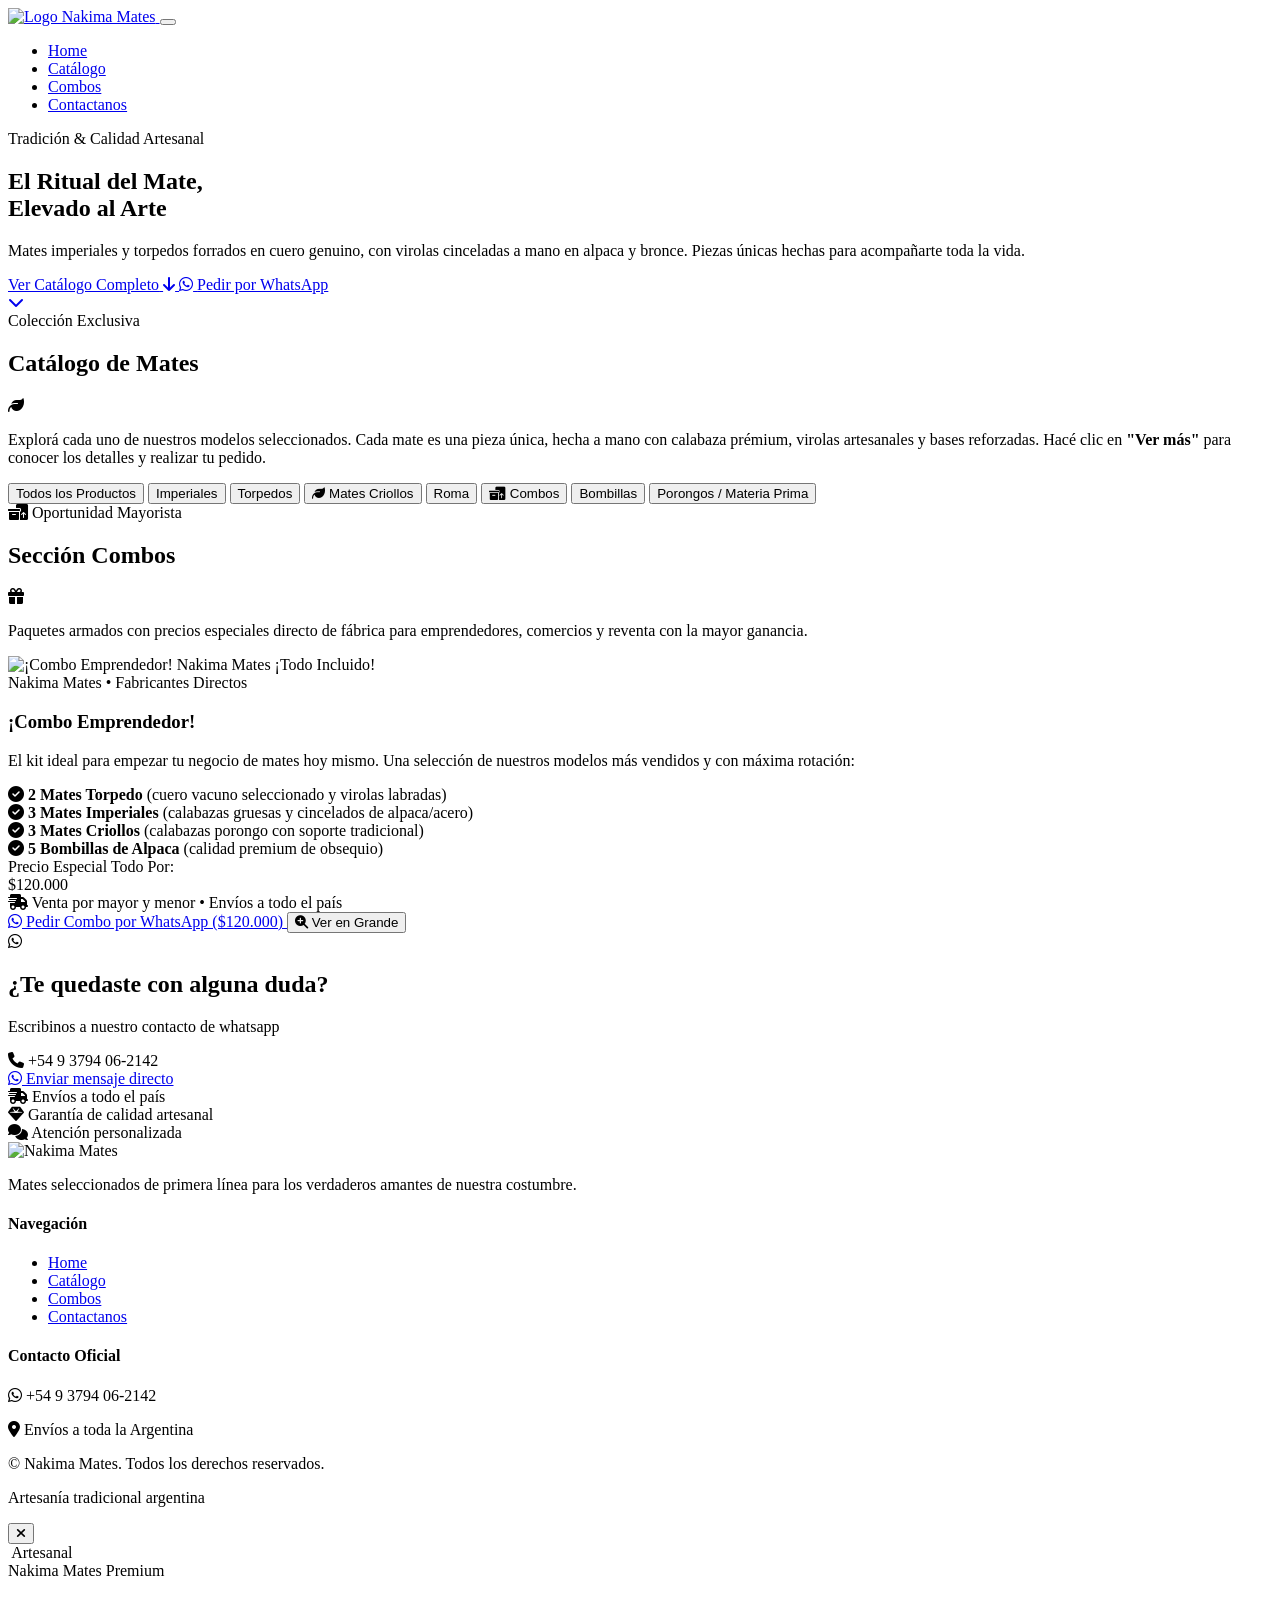
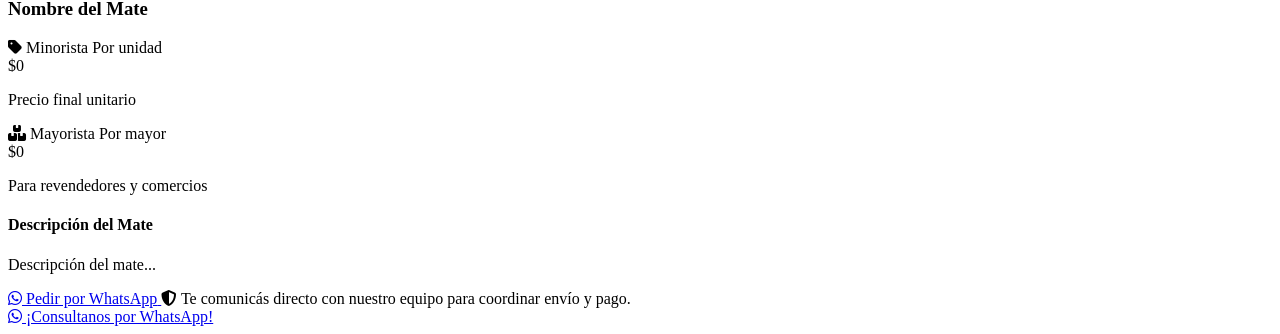
==== index.html @ e2775d72 "index Initial commit of the Nakima Mates website with complete HTML structure, including navbar, her" ====
<!DOCTYPE html>
<html lang="es">
<head>
  <meta charset="UTF-8">
  <meta name="viewport" content="width=device-width, initial-scale=1.0">
  <title>Nakima Mates | Mates Artesanales de Calidad Premium</title>
  <meta name="description" content="Catálogo exclusivo de mates artesanales: imperiales, torpedos y modelos Roma en alpaca, bronce y cuero vacuno genuino.">
  
  <!-- Fallback online Google Fonts -->
  <link rel="preconnect" href="https://fonts.googleapis.com">
  <link rel="preconnect" href="https://fonts.gstatic.com" crossorigin>
  <link href="https://fonts.googleapis.com/css2?family=Nunito:wght@300;400;600;700;800;900&family=Outfit:wght@300;400;500;600;700;800&display=swap" rel="stylesheet">
  
  <!-- Font Awesome Icons -->
  <link rel="stylesheet" href="https://cdnjs.cloudflare.com/ajax/libs/font-awesome/6.5.1/css/all.min.css">
  
  <!-- Stylesheet -->
  <link rel="stylesheet" href="style.css">
</head>
<body>

  <!-- ================= NAVBAR ================= -->
  <header class="navbar-wrapper" id="main-header">
    <nav class="navbar container">
      <!-- Logo a la izquierda -->
      <a href="#home" class="navbar-logo" aria-label="Nakima Mates Inicio">
        <img src="assets/images/Logo Nakima Mates con mate.png" alt="Logo Nakima Mates" class="logo-img">
      </a>

      <!-- Botón Hamburguesa para Mobile -->
      <button class="nav-toggle" id="navToggle" aria-label="Abrir menú de navegación">
        <span class="hamburger-bar"></span>
        <span class="hamburger-bar"></span>
        <span class="hamburger-bar"></span>
      </button>

      <!-- Botones Principales a la derecha -->
      <ul class="nav-links" id="navLinks">
        <li><a href="#home" class="nav-btn active">Home</a></li>
        <li><a href="#catalogo" class="nav-btn">Catálogo</a></li>
        <li><a href="#combos" class="nav-btn">Combos</a></li>
        <li><a href="#contactanos" class="nav-btn">Contactanos</a></li>
      </ul>
    </nav>
  </header>

  <main>
    <!-- ================= HERO SECTION (100% de la pantalla) ================= -->
    <section class="hero-section" id="home">
      <div class="hero-bg-overlay"></div>
      <div class="hero-content container">
        <span class="hero-badge">Tradición & Calidad Artesanal</span>
        <h1 class="hero-title">El Ritual del Mate,<br><span>Elevado al Arte</span></h1>
        <p class="hero-subtitle">Mates imperiales y torpedos forrados en cuero genuino, con virolas cinceladas a mano en alpaca y bronce. Piezas únicas hechas para acompañarte toda la vida.</p>
        <div class="hero-actions">
          <a href="#catalogo" class="btn btn-hero">
            <span>Ver Catálogo Completo</span>
            <i class="fa-solid fa-arrow-down"></i>
          </a>
          <a href="https://wa.me/5493794062142?text=¡Hola!%20Quisiera%20recibir%20más%20información%20sobre%20los%20mates%20Nakima." target="_blank" rel="noopener noreferrer" class="btn btn-hero-secondary">
            <i class="fa-brands fa-whatsapp"></i>
            <span>Pedir por WhatsApp</span>
          </a>
        </div>
      </div>
      <a href="#catalogo" class="scroll-down-indicator" aria-label="Ir al catálogo">
        <i class="fa-solid fa-chevron-down"></i>
      </a>
    </section>

    <!-- ================= SECCIÓN CATÁLOGO ================= -->
    <section class="catalog-section" id="catalogo">
      <div class="container">
        <!-- Encabezado de sección -->
        <div class="section-header">
          <span class="section-tag">Colección Exclusiva</span>
          <h2 class="section-title">Catálogo de Mates</h2>
          <div class="section-divider">
            <span class="divider-line"></span>
            <i class="fa-solid fa-leaf divider-icon"></i>
            <span class="divider-line"></span>
          </div>
          <p class="section-description">
            Explorá cada uno de nuestros modelos seleccionados. Cada mate es una pieza única, hecha a mano con calabaza prémium, virolas artesanales y bases reforzadas. Hacé clic en <strong>"Ver más"</strong> para conocer los detalles y realizar tu pedido.
          </p>
        </div>

        <!-- Filtros Rápidos (Sección base y bolita removida, se agrega Combos, Bombillas e Insumos) -->
        <div class="filter-controls">
          <button class="filter-btn active" data-filter="all">Todos los Productos</button>
          <button class="filter-btn" data-filter="imperial">Imperiales</button>
          <button class="filter-btn" data-filter="torpedo">Torpedos</button>
          <button class="filter-btn filter-btn-criollo" data-filter="criollo">
            <i class="fa-solid fa-leaf"></i> Mates Criollos
          </button>
          <button class="filter-btn" data-filter="roma">Roma</button>
          <button class="filter-btn filter-btn-combos" data-filter="combos">
            <i class="fa-solid fa-boxes-packing"></i> Combos
          </button>
          <button class="filter-btn" data-filter="bombillas">Bombillas</button>
          <button class="filter-btn" data-filter="insumos">Porongos / Materia Prima</button>
        </div>
        
        <!-- Grid de Tarjetas de Mates -->
        <div class="catalog-grid" id="catalogGrid">
          <!-- Las tarjetas se generan dinámicamente o se precargan vía JS -->
        </div>
      </div>
    </section>

    <!-- ================= SECCIÓN COMBOS (Nueva Sección Solicitada) ================= -->
    <section class="combos-section" id="combos">
      <div class="container">
        <!-- Encabezado de la Sección Combos -->
        <div class="section-header">
          <span class="section-tag"><i class="fa-solid fa-boxes-packing"></i> Oportunidad Mayorista</span>
          <h2 class="section-title">Sección Combos</h2>
          <div class="section-divider">
            <span class="divider-line"></span>
            <i class="fa-solid fa-gift divider-icon"></i>
            <span class="divider-line"></span>
          </div>
          <p class="section-description">
            Paquetes armados con precios especiales directo de fábrica para emprendedores, comercios y reventa con la mayor ganancia.
          </p>
        </div>

        <!-- Tarjeta Principal del Combo Emprendedor -->
        <div class="combo-hero-card">
          <div class="combo-hero-image-box" onclick="openModal('combo-emprendedor')">
            <img src="assets/images/combo%20emprendedor.jpeg" alt="¡Combo Emprendedor! Nakima Mates" class="combo-hero-img">
            <span class="combo-badge-top">¡Todo Incluido!</span>
          </div>

          <div class="combo-hero-content">
            <span class="combo-pretitle">Nakima Mates • Fabricantes Directos</span>
            <h3 class="combo-title">¡Combo Emprendedor!</h3>
            <p class="combo-desc">
              El kit ideal para empezar tu negocio de mates hoy mismo. Una selección de nuestros modelos más vendidos y con máxima rotación:
            </p>

            <div class="combo-items-list">
              <div class="combo-item-row">
                <i class="fa-solid fa-circle-check"></i>
                <span><strong>2 Mates Torpedo</strong> (cuero vacuno seleccionado y virolas labradas)</span>
              </div>
              <div class="combo-item-row">
                <i class="fa-solid fa-circle-check"></i>
                <span><strong>3 Mates Imperiales</strong> (calabazas gruesas y cincelados de alpaca/acero)</span>
              </div>
              <div class="combo-item-row">
                <i class="fa-solid fa-circle-check"></i>
                <span><strong>3 Mates Criollos</strong> (calabazas porongo con soporte tradicional)</span>
              </div>
              <div class="combo-item-row">
                <i class="fa-solid fa-circle-check"></i>
                <span><strong>5 Bombillas de Alpaca</strong> (calidad premium de obsequio)</span>
              </div>
            </div>

            <div class="combo-price-box">
              <span class="combo-price-label">Precio Especial Todo Por:</span>
              <div class="combo-price-amount">$120.000</div>
              <span class="combo-price-sub"><i class="fa-solid fa-truck-fast"></i> Venta por mayor y menor • Envíos a todo el país</span>
            </div>

            <div class="combo-actions">
              <a href="https://wa.me/5493794062142?text=¡Hola!%20Vengo%20de%20la%20página%20web%20de%20Nakima%20Mates.%20Quiero%20pedir%20el%20*Combo%20Emprendedor*%20de%20$120.000%20(2%20Torpedos%20+%203%20Imperiales%20+%203%20Criollos%20+%205%20Bombillas).%20¿Cómo%20coordinamos%20el%20pago%20y%20envío?" 
                 target="_blank" 
                 rel="noopener noreferrer" 
                 class="btn btn-combo-pedir">
                <i class="fa-brands fa-whatsapp"></i>
                <span>Pedir Combo por WhatsApp ($120.000)</span>
              </a>
              <button type="button" class="btn btn-combo-details" onclick="openModal('combo-emprendedor')">
                <i class="fa-solid fa-magnifying-glass-plus"></i>
                <span>Ver en Grande</span>
              </button>
            </div>
          </div>
        </div>
      </div>
    </section>

    <!-- ================= SECCIÓN CONTACTANOS (Separada con #728E6D) ================= -->
    <section class="contact-section" id="contactanos">
      <div class="contact-decor-top"></div>
      <div class="container contact-container">
        <div class="contact-card">
          <div class="contact-icon-bubble">
            <i class="fa-brands fa-whatsapp"></i>
          </div>
          
          <!-- Requisito exacto del usuario -->
          <h2 class="contact-title">¿Te quedaste con alguna duda?</h2>
          <p class="contact-subtitle">Escribinos a nuestro contacto de whatsapp</p>
          
          <div class="contact-phone-badge">
            <i class="fa-solid fa-phone"></i>
            <span>+54 9 3794 06-2142</span>
          </div>

          <a href="https://wa.me/5493794062142?text=¡Hola!%20Tengo%20una%20consulta%20sobre%20los%20mates%20Nakima." 
             target="_blank" 
             rel="noopener noreferrer" 
             class="btn btn-whatsapp-direct" 
             id="contactWhatsappBtn">
            <i class="fa-brands fa-whatsapp"></i>
            <span>Enviar mensaje directo</span>
          </a>

          <div class="contact-features">
            <div class="contact-feature-item">
              <i class="fa-solid fa-truck-fast"></i>
              <span>Envíos a todo el país</span>
            </div>
            <div class="contact-feature-item">
              <i class="fa-solid fa-gem"></i>
              <span>Garantía de calidad artesanal</span>
            </div>
            <div class="contact-feature-item">
              <i class="fa-solid fa-comments"></i>
              <span>Atención personalizada</span>
            </div>
          </div>
        </div>
      </div>
    </section>
  </main>

  <!-- ================= FOOTER ================= -->
  <footer class="main-footer">
    <div class="container footer-content">
      <div class="footer-brand">
        <img src="assets/images/Logo Nakima Mates con mate.png" alt="Nakima Mates" class="footer-logo">
        <p class="footer-text">Mates seleccionados de primera línea para los verdaderos amantes de nuestra costumbre.</p>
      </div>
      <div class="footer-links-group">
        <h4 class="footer-heading">Navegación</h4>
        <ul class="footer-nav">
          <li><a href="#home">Home</a></li>
          <li><a href="#catalogo">Catálogo</a></li>
          <li><a href="#combos">Combos</a></li>
          <li><a href="#contactanos">Contactanos</a></li>
        </ul>
      </div>
      <div class="footer-contact-info">
        <h4 class="footer-heading">Contacto Oficial</h4>
        <p><i class="fa-brands fa-whatsapp"></i> +54 9 3794 06-2142</p>
        <p><i class="fa-solid fa-location-dot"></i> Envíos a toda la Argentina</p>
      </div>
    </div>
    <div class="footer-bottom">
      <div class="container footer-bottom-inner">
        <p>&copy; <span id="currentYear"></span> Nakima Mates. Todos los derechos reservados.</p>
        <p class="footer-credit">Artesanía tradicional argentina</p>
      </div>
    </div>
  </footer>

  <!-- ================= MODAL DE DETALLE (Ver más) ================= -->
  <div class="modal-backdrop" id="mateModal" aria-hidden="true">
    <div class="modal-dialog">
      <button class="modal-close" id="modalCloseBtn" aria-label="Cerrar ventana emergente">
        <i class="fa-solid fa-xmark"></i>
      </button>
      
      <div class="modal-body">
        <!-- Columna Izquierda: Foto en Grande -->
        <div class="modal-image-col">
          <div class="modal-image-wrapper">
            <img src="" alt="" id="modalImg" class="modal-img">
            <span class="modal-tag-badge" id="modalBadge">Artesanal</span>
          </div>
        </div>

        <!-- Columna Derecha: Breve Descripción, Precios y Botón Pedir -->
        <div class="modal-info-col">
          <div class="modal-info-header">
            <span class="modal-pretitle">Nakima Mates Premium</span>
            <h3 class="modal-title" id="modalTitle">Nombre del Mate</h3>
          </div>

          <!-- Precios Mayorista y Minorista en la info de la derecha -->
          <div class="modal-pricing-box" id="modalPricingBox">
            <div class="price-cards-grid">
              <div class="price-card price-minorista">
                <div class="price-card-header">
                  <span class="price-type-label"><i class="fa-solid fa-tag"></i> Minorista</span>
                  <span class="price-tag-badge">Por unidad</span>
                </div>
                <div class="price-amount" id="modalPriceMinorista">$0</div>
                <p class="price-desc">Precio final unitario</p>
              </div>

              <div class="price-card price-mayorista">
                <div class="price-card-header">
                  <span class="price-type-label"><i class="fa-solid fa-boxes-stacked"></i> Mayorista</span>
                  <span class="price-tag-badge highlight">Por mayor</span>
                </div>
                <div class="price-amount highlight" id="modalPriceMayorista">$0</div>
                <p class="price-desc">Para revendedores y comercios</p>
              </div>
            </div>
          </div>

          <div class="modal-description-box">
            <h4 class="desc-heading">Descripción del Mate</h4>
            <p class="modal-description" id="modalDescription">
              Descripción del mate...
            </p>
          </div>

          <div class="modal-specs" id="modalSpecs">
            <!-- Especificaciones técnicas del mate -->
          </div>

          <div class="modal-cta-box">
            <!-- Botón Pedir que lleva a WhatsApp -->
            <a href="#" target="_blank" rel="noopener noreferrer" class="btn btn-pedir" id="modalPedirBtn">
              <i class="fa-brands fa-whatsapp"></i>
              <span>Pedir por WhatsApp</span>
            </a>
            <span class="modal-cta-hint"><i class="fa-solid fa-shield-halved"></i> Te comunicás directo con nuestro equipo para coordinar envío y pago.</span>
          </div>
        </div>
      </div>
    </div>
  </div>

  <!-- Botón flotante de WhatsApp -->
  <a href="https://wa.me/5493794062142?text=¡Hola!%20Tengo%20una%20consulta%20sobre%20los%20mates%20Nakima." 
     target="_blank" 
     rel="noopener noreferrer" 
     class="whatsapp-float" 
     aria-label="Contactar por WhatsApp">
    <i class="fa-brands fa-whatsapp"></i>
    <span class="whatsapp-float-tooltip">¡Consultanos por WhatsApp!</span>
  </a>

  <!-- Scripts -->
  <script src="script.js"></script>
</body>
</html>
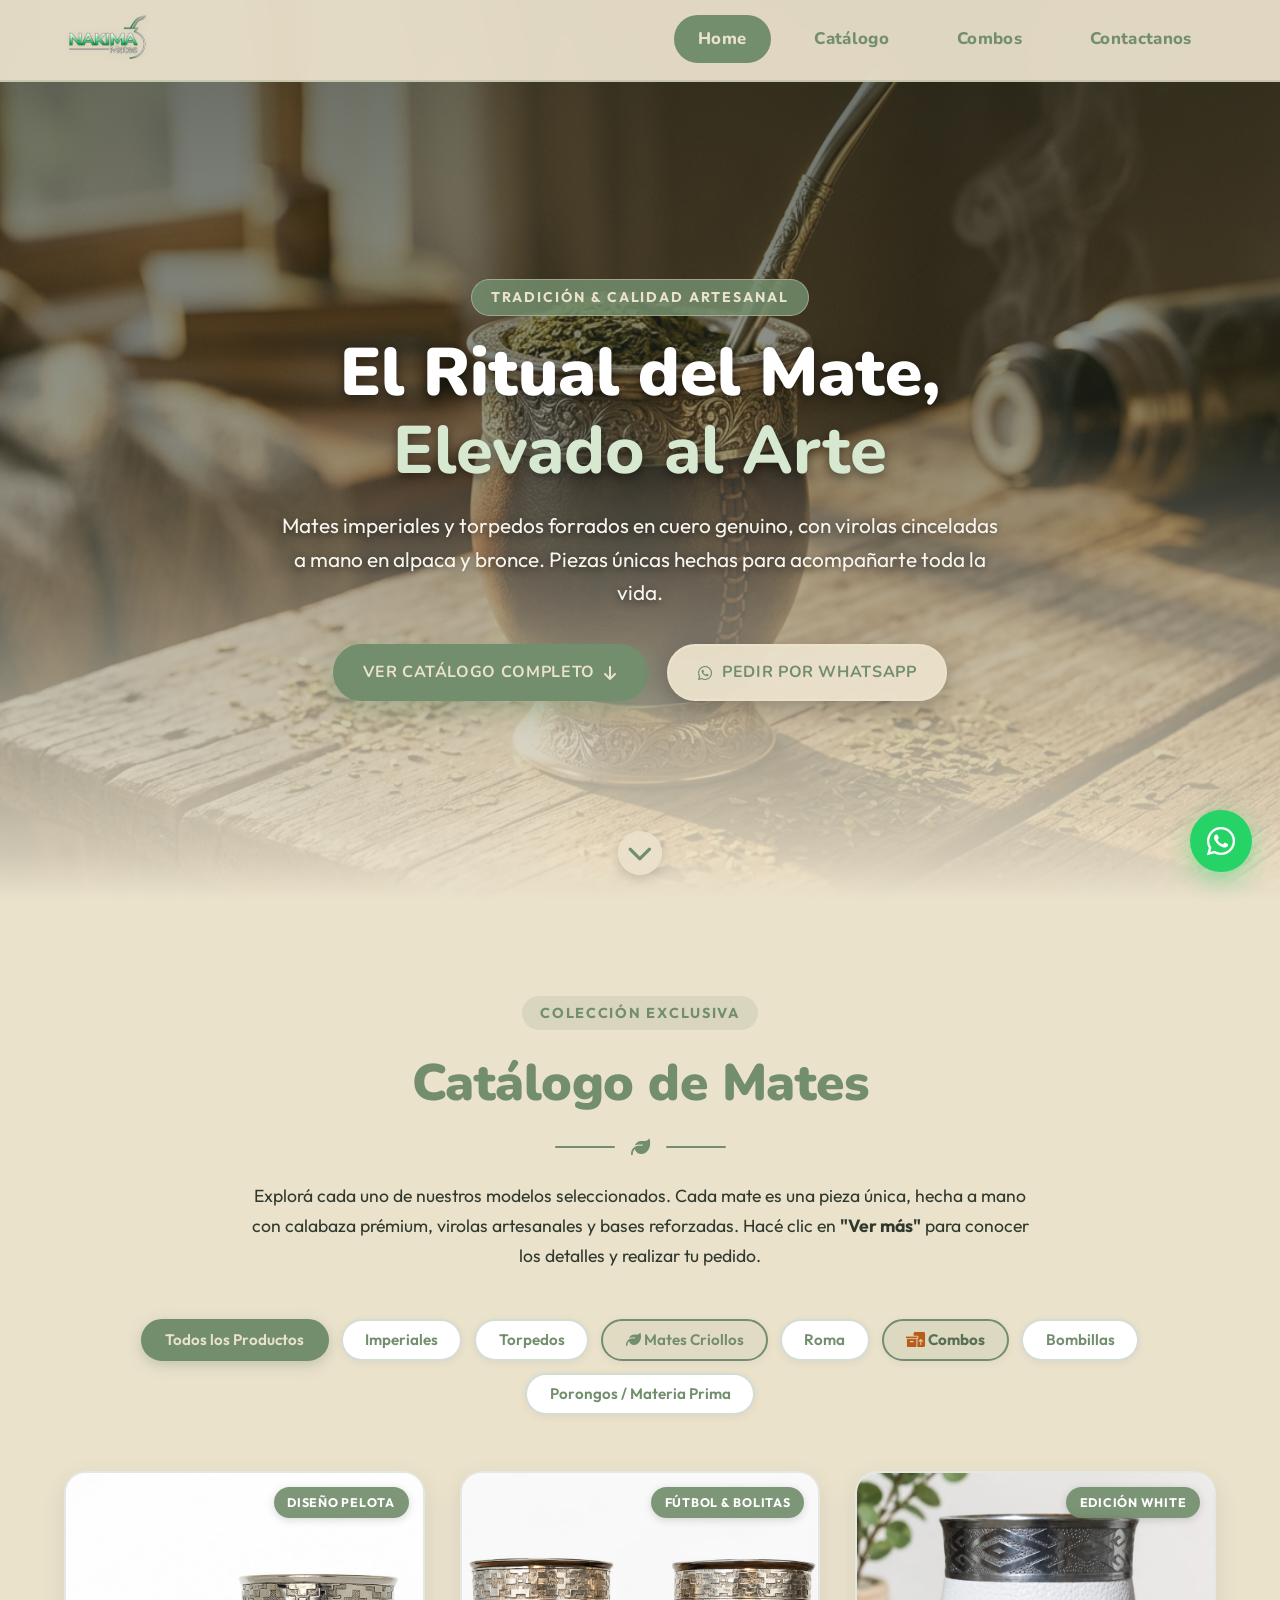
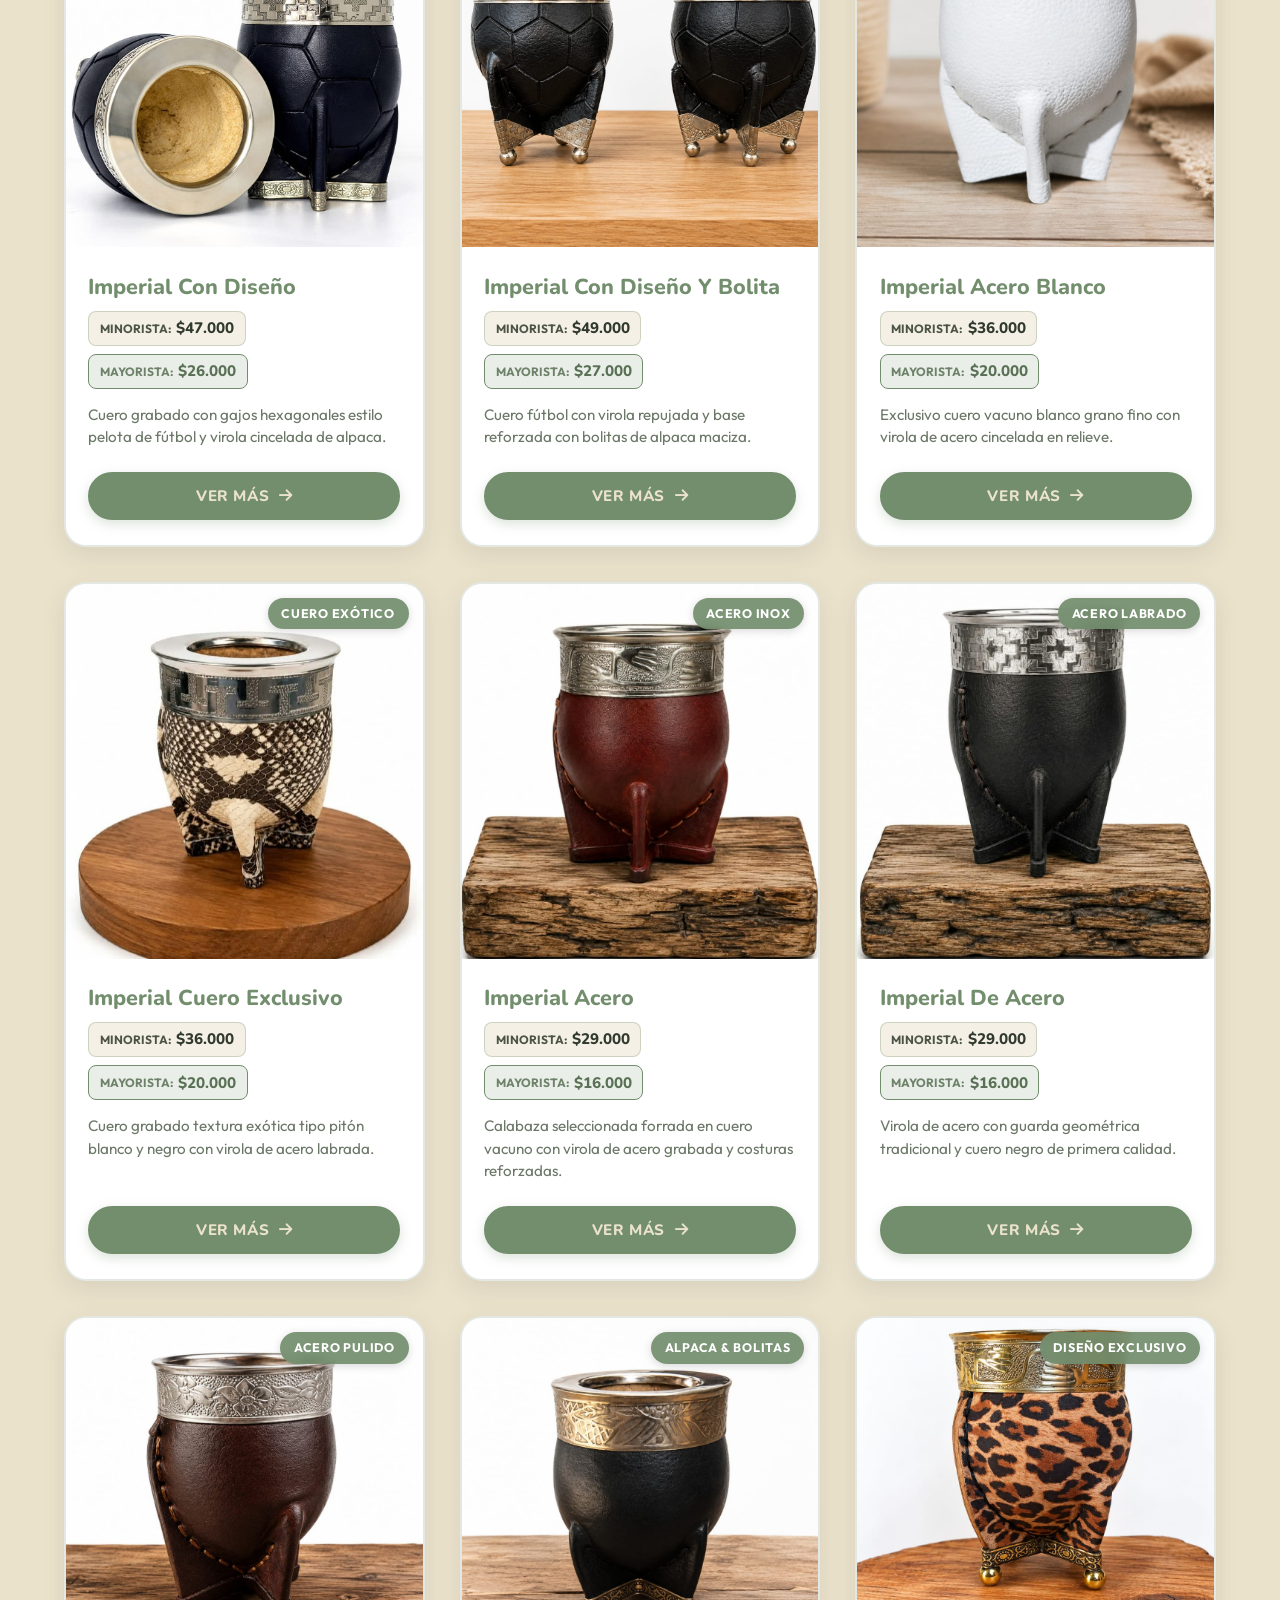
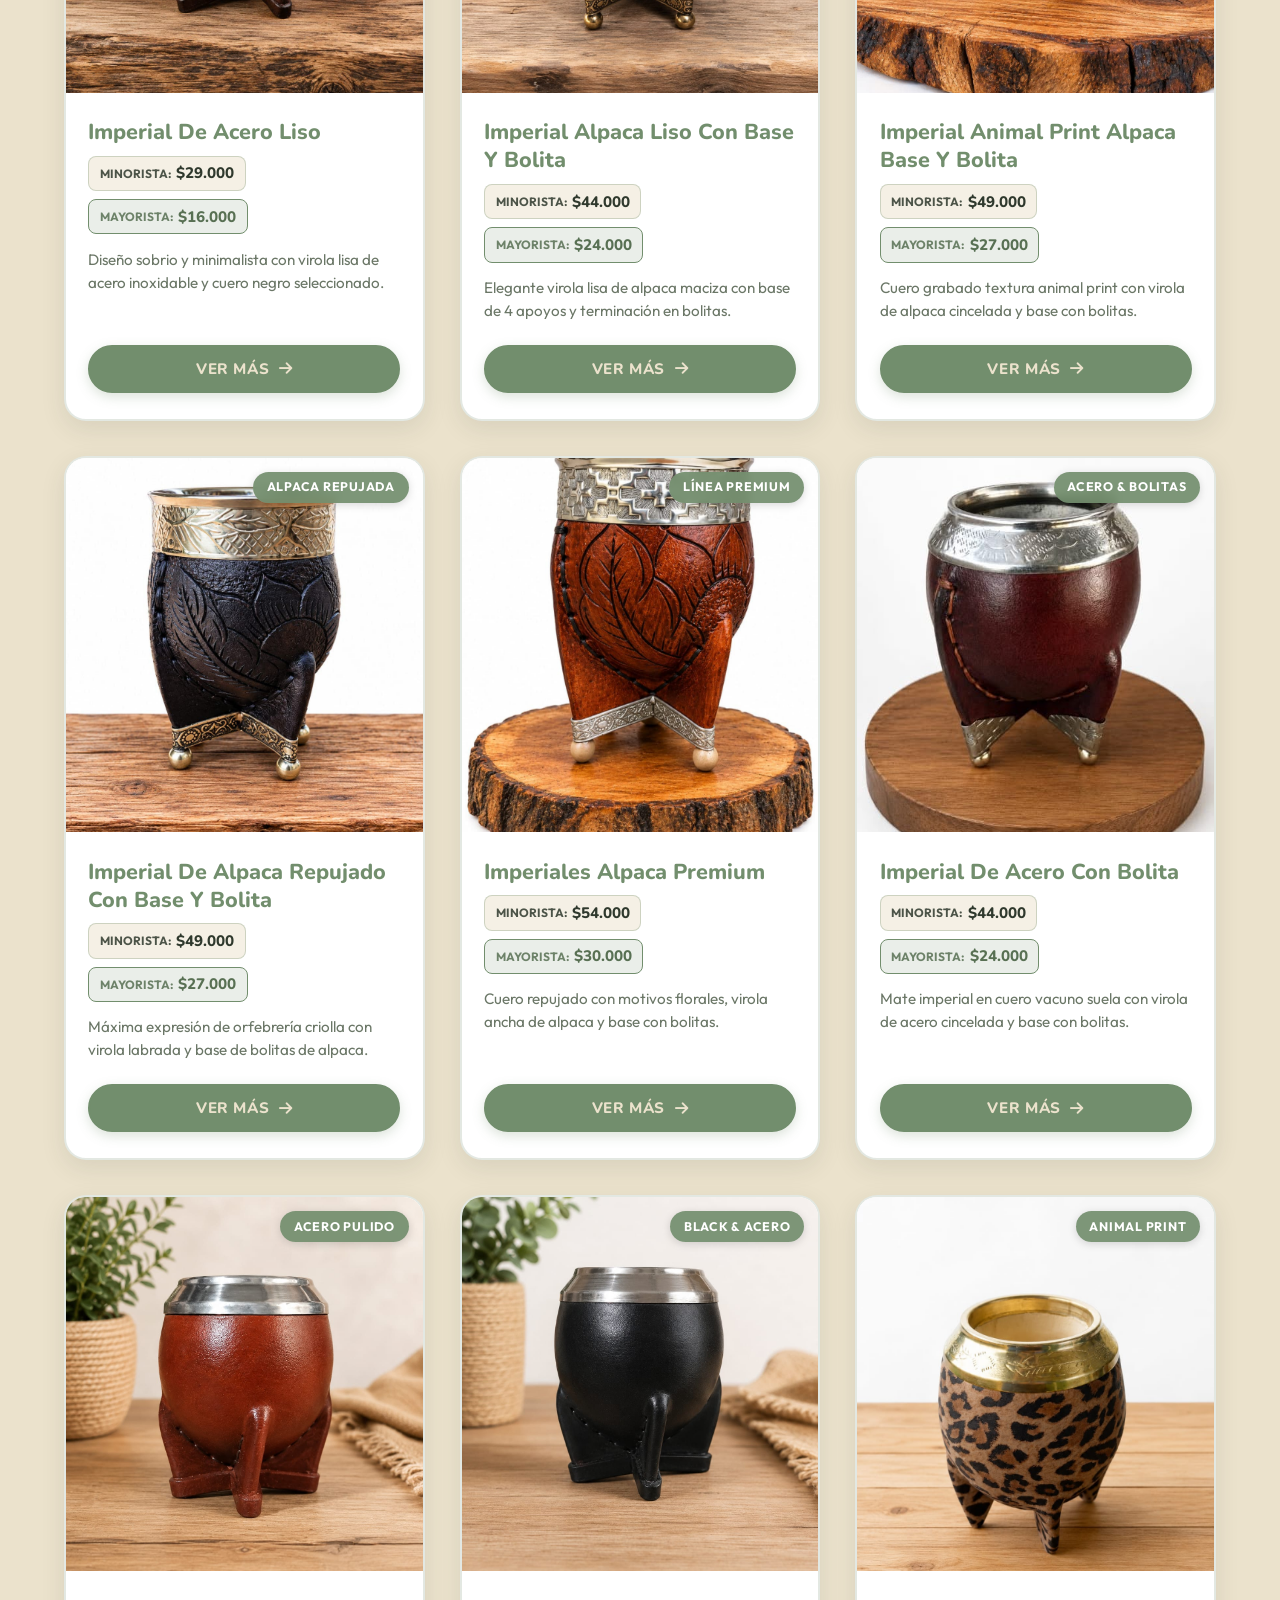
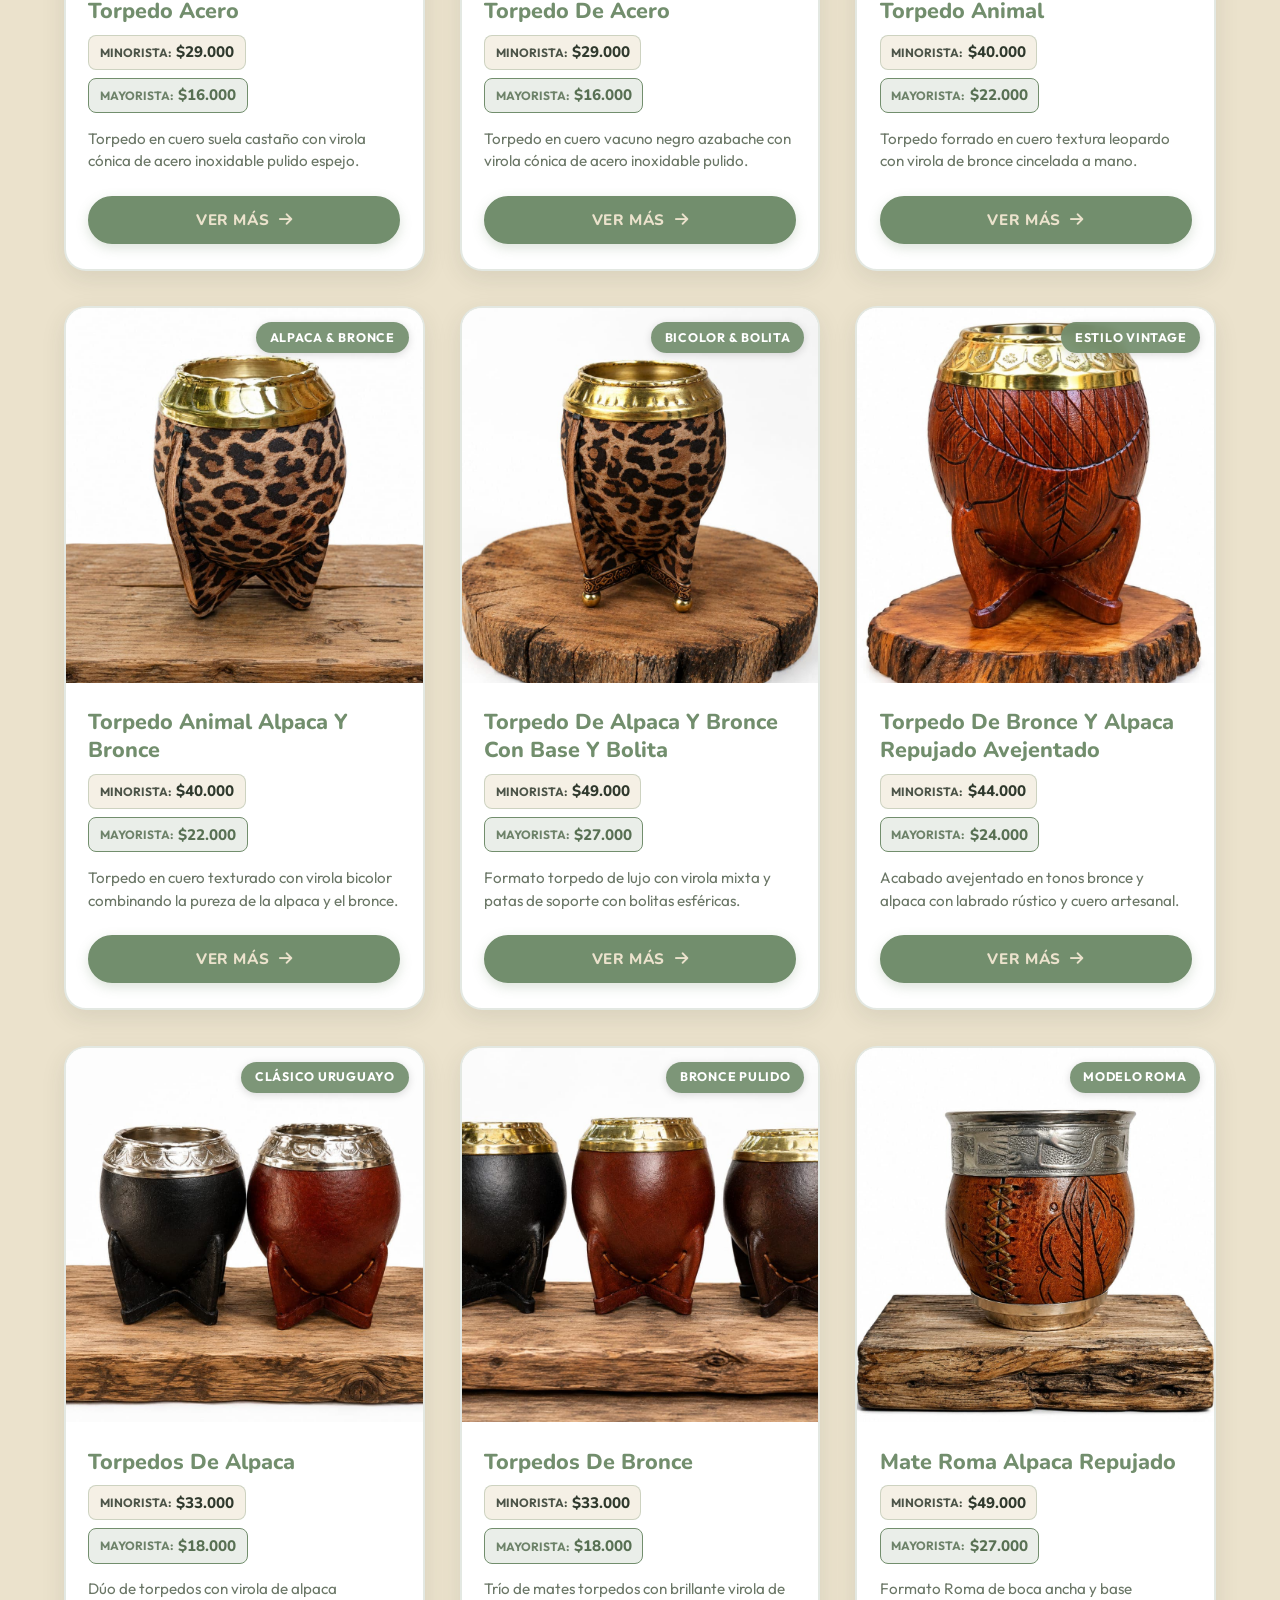
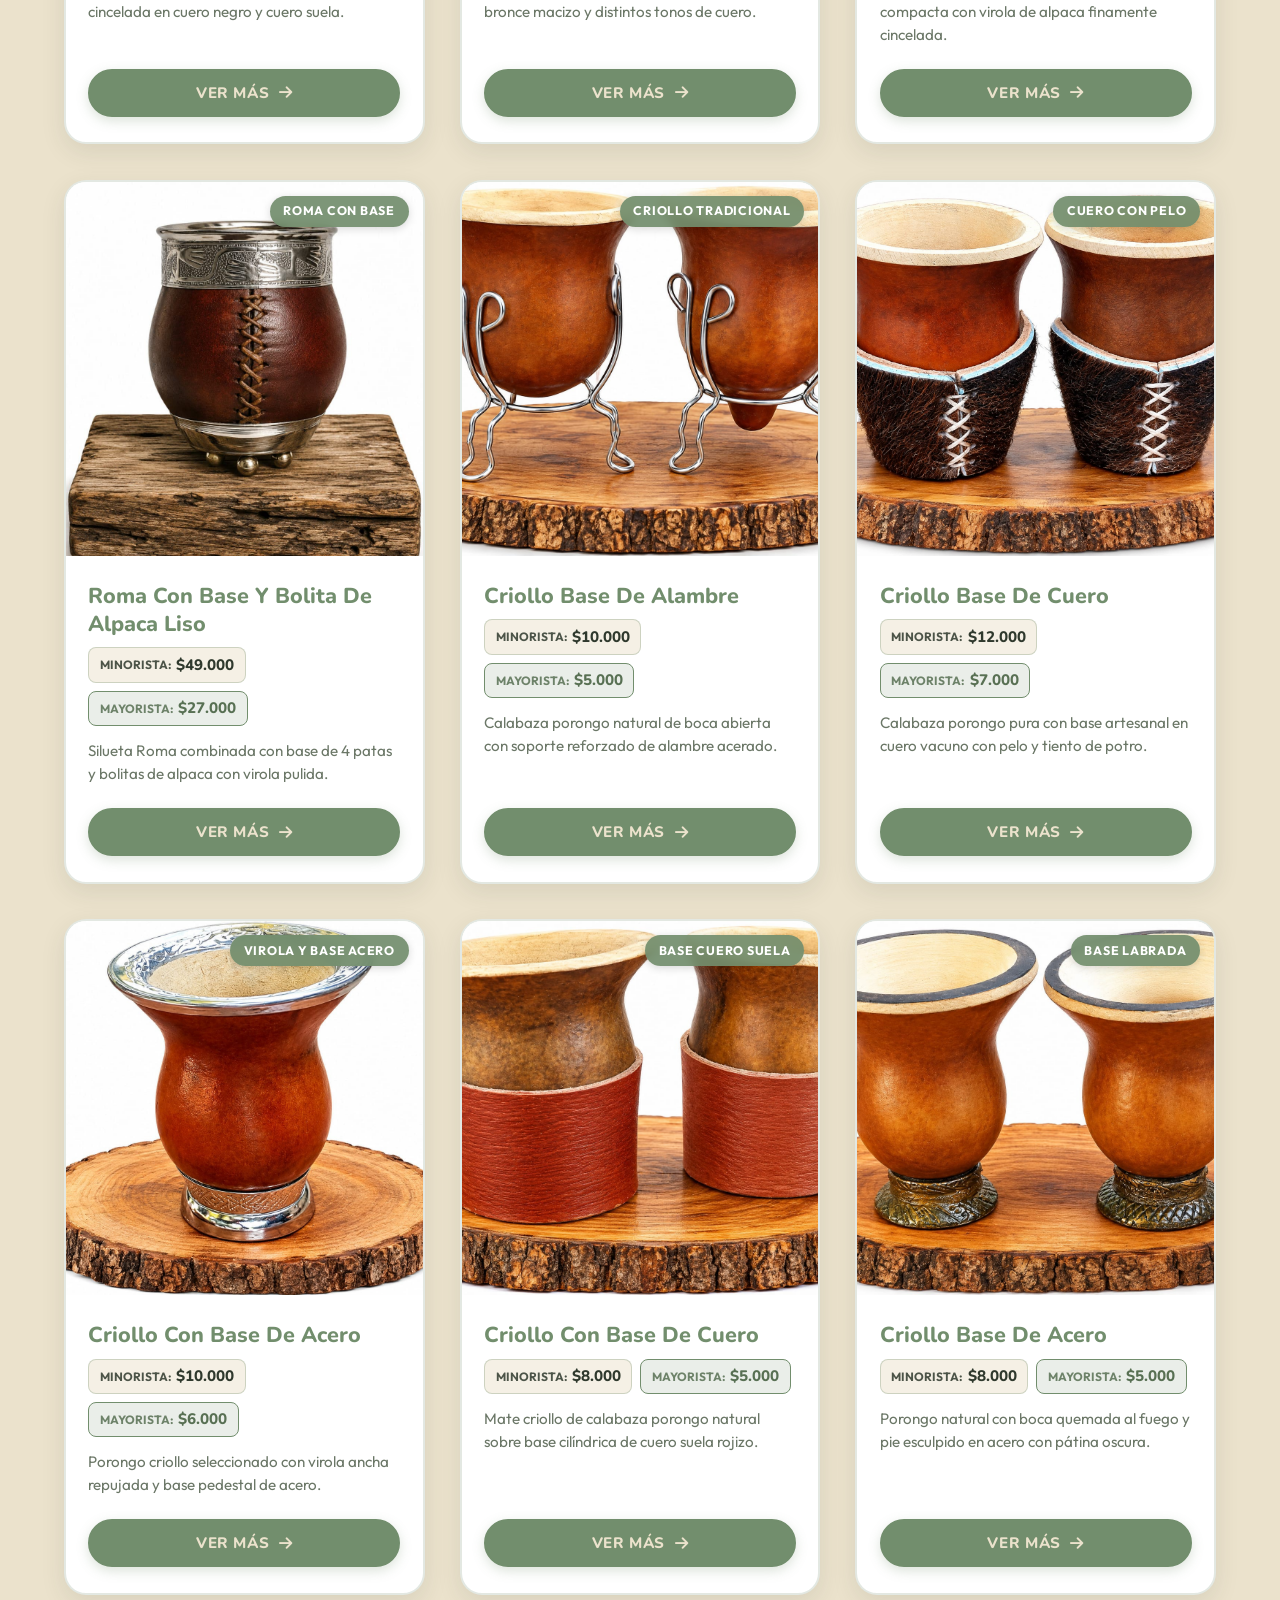
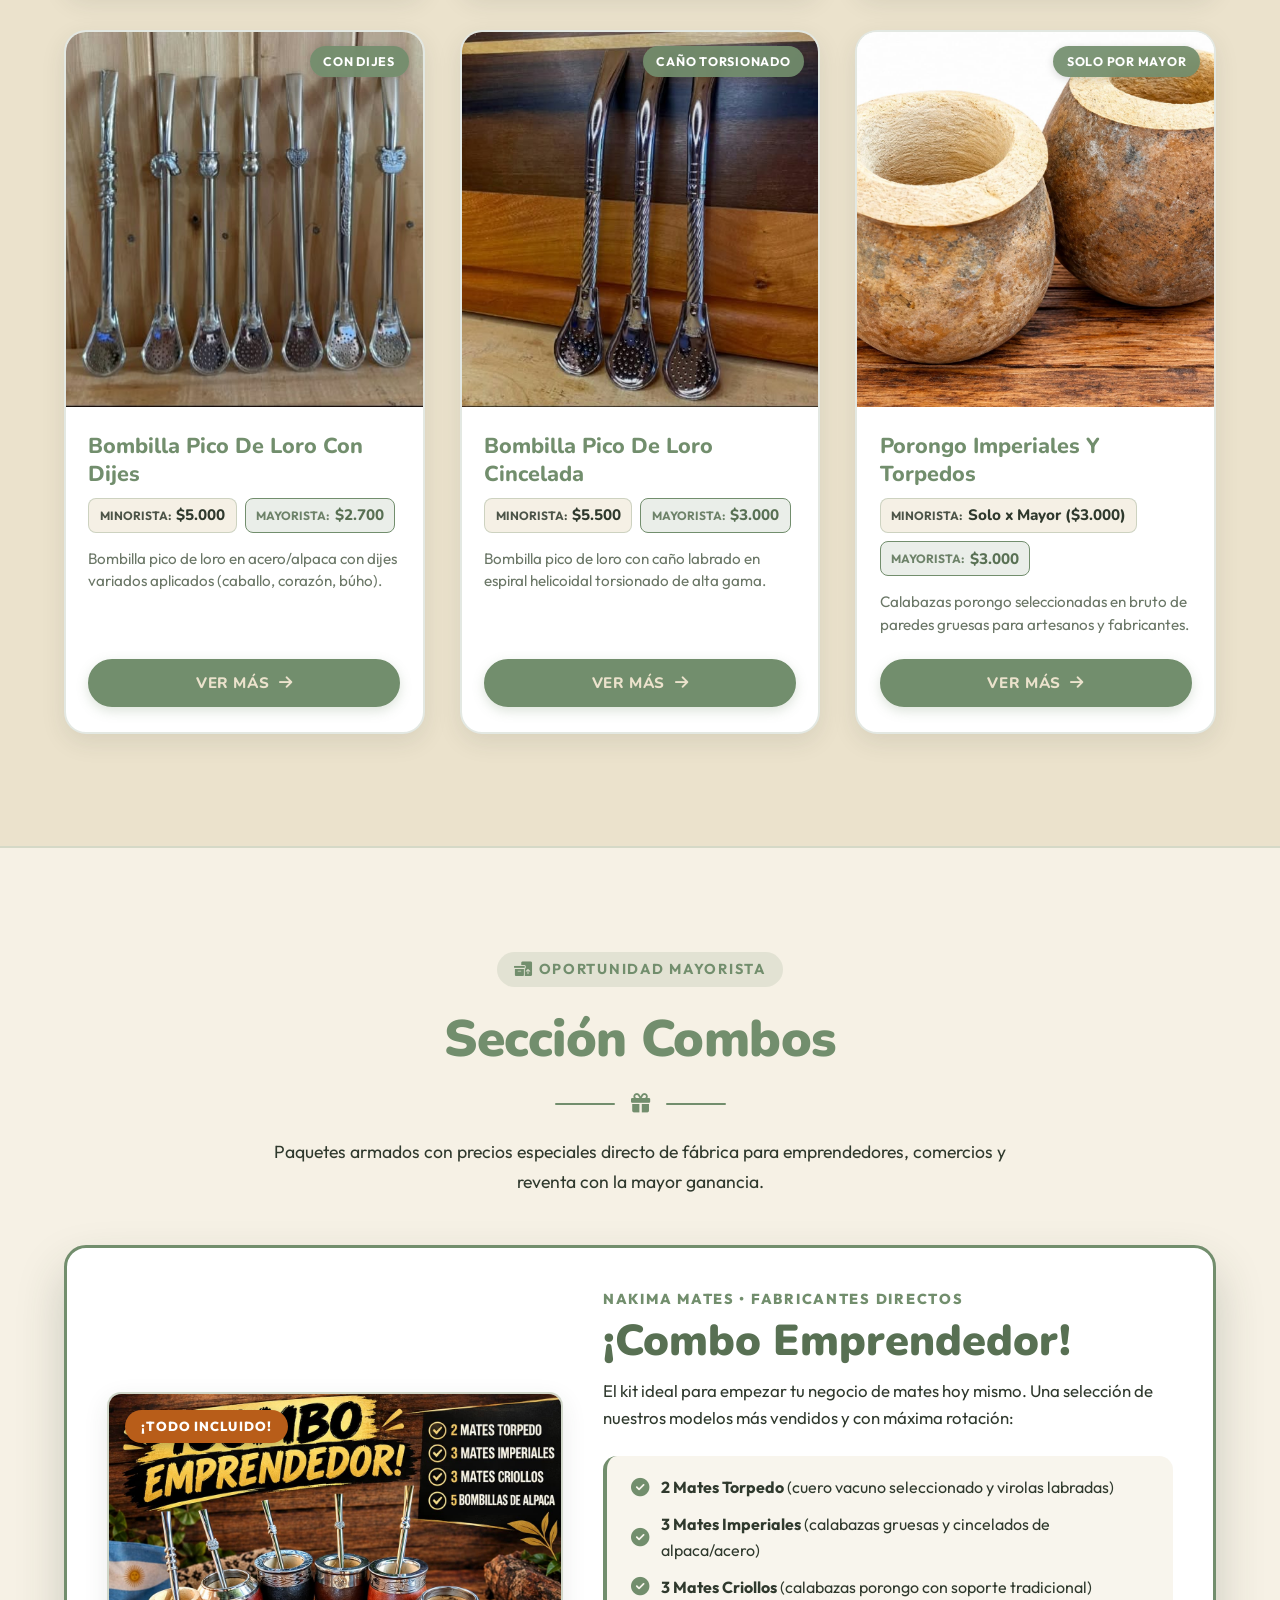
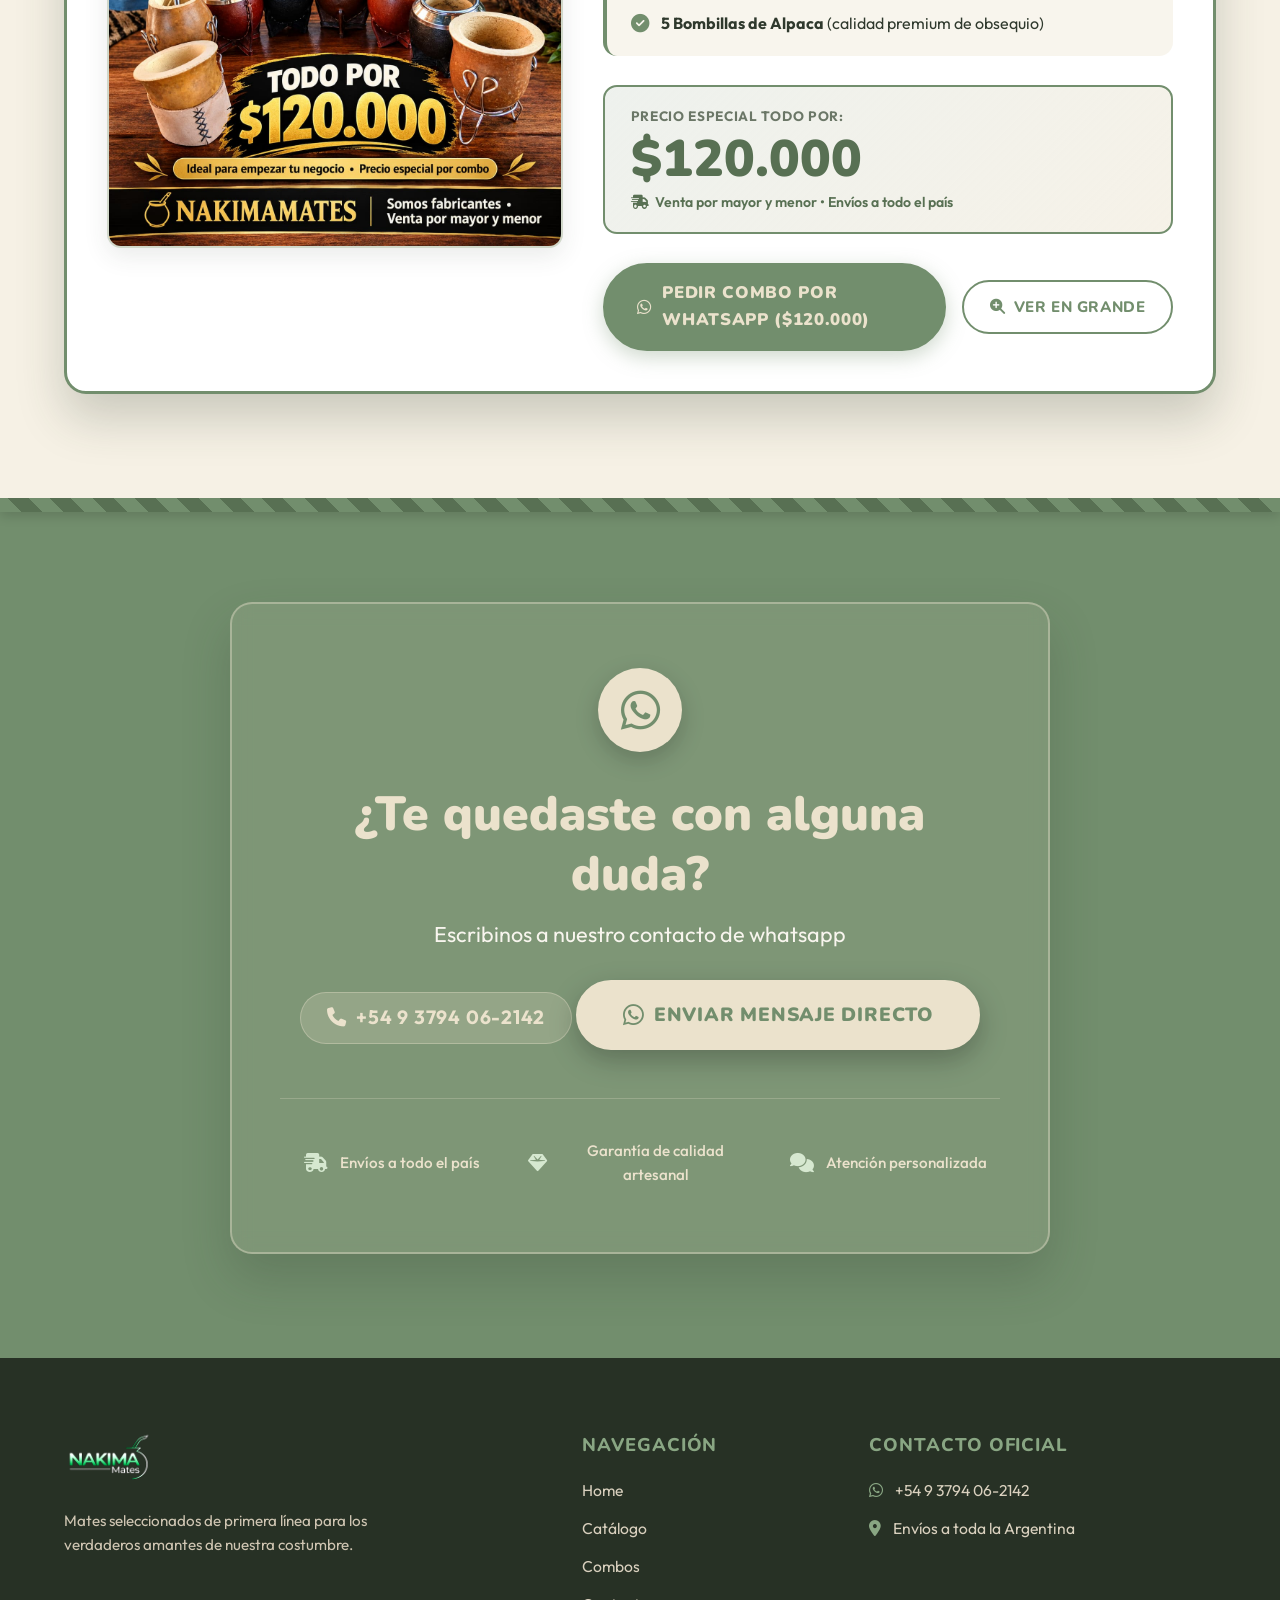
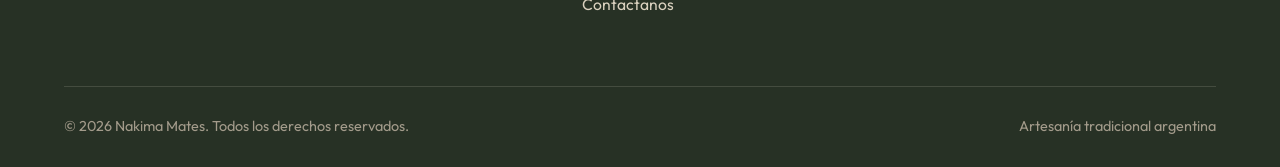
==== commit 3dc5770e: "Create index.html" ====
--- a/index.html
+++ b/index.html
@@ -3,9 +3,10 @@
 <head>
   <meta charset="UTF-8">
   <meta name="viewport" content="width=device-width, initial-scale=1.0">
+<meta name="google-site-verification" content="9yB4cyUA1xKy07JsRsKxRjaKNdZsxYtVNcFAoslNRpU" />
   <title>Nakima Mates | Mates Artesanales de Calidad Premium</title>
   <meta name="description" content="Catálogo exclusivo de mates artesanales: imperiales, torpedos y modelos Roma en alpaca, bronce y cuero vacuno genuino.">
-  
+
   <!-- Fallback online Google Fonts -->
   <link rel="preconnect" href="https://fonts.googleapis.com">
   <link rel="preconnect" href="https://fonts.gstatic.com" crossorigin>
--- a/style.css
+++ b/style.css
@@ -0,0 +1,1732 @@
+/* ==========================================================================
+   NAKIMA MATES - HOJA DE ESTILOS PRINCIPAL
+   Paleta: 
+     - Primario / Decoraciones / Botones / Letras destacadas: #728E6D
+     - Fondo / Secundario: #EBE2CC
+   Fuentes:
+     - Principal: Nunito
+     - Secundaria: Outfit
+   ========================================================================== */
+
+/* ---------- FONT FACES LOCALES ---------- */
+@font-face {
+  font-family: 'Nunito';
+  src: url('assets/fonts/Nunito/Nunito-VariableFont_wght.ttf') format('truetype-variations'),
+       url('assets/fonts/Nunito/Nunito-Regular.ttf') format('truetype');
+  font-weight: 100 900;
+  font-style: normal;
+  font-display: swap;
+}
+
+@font-face {
+  font-family: 'Outfit';
+  src: url('assets/fonts/Outfit/Outfit-VariableFont_wght.ttf') format('truetype-variations'),
+       url('assets/fonts/Outfit/Outfit-Regular.ttf') format('truetype');
+  font-weight: 100 900;
+  font-style: normal;
+  font-display: swap;
+}
+
+/* ---------- VARIABLES CSS ---------- */
+:root {
+  --color-primary: #728E6D;        /* Verde oliva / salvia característico */
+  --color-primary-dark: #587053;   /* Tono más oscuro para hover y contrastes */
+  --color-primary-light: #89A683;  /* Tono más claro */
+  --color-primary-soft: rgba(114, 142, 109, 0.12);
+  
+  --color-bg: #EBE2CC;             /* Crema cálido / beige de fondo */
+  --color-bg-alt: #F4EFE2;         /* Versión luminosa de fondo */
+  --color-bg-card: #FFFFFF;        /* Tarjetas limpias */
+  --color-text-dark: #2F392D;      /* Texto de alta legibilidad sobre crema */
+  --color-text-muted: #6B7767;     /* Texto secundario */
+  --color-white: #FFFFFF;
+  
+  --font-primary: 'Nunito', -apple-system, BlinkMacSystemFont, 'Segoe UI', Roboto, sans-serif;
+  --font-secondary: 'Outfit', -apple-system, BlinkMacSystemFont, 'Segoe UI', Roboto, sans-serif;
+
+  --shadow-sm: 0 2px 8px rgba(47, 57, 45, 0.06);
+  --shadow-md: 0 8px 24px rgba(47, 57, 45, 0.10);
+  --shadow-lg: 0 16px 36px rgba(47, 57, 45, 0.15);
+  --shadow-xl: 0 24px 48px rgba(47, 57, 45, 0.22);
+
+  --radius-sm: 8px;
+  --radius-md: 14px;
+  --radius-lg: 22px;
+  --radius-full: 9999px;
+
+  --transition-fast: 0.2s ease;
+  --transition-normal: 0.35s cubic-bezier(0.16, 1, 0.3, 1);
+  --transition-slow: 0.5s cubic-bezier(0.16, 1, 0.3, 1);
+}
+
+/* ---------- RESET & BASE ---------- */
+*, *::before, *::after {
+  box-sizing: border-box;
+  margin: 0;
+  padding: 0;
+}
+
+html {
+  scroll-behavior: smooth;
+  font-size: 16px;
+}
+
+body {
+  font-family: var(--font-primary);
+  background-color: var(--color-bg);
+  color: var(--color-text-dark);
+  line-height: 1.6;
+  overflow-x: hidden;
+  -webkit-font-smoothing: antialiased;
+}
+
+img {
+  max-width: 100%;
+  height: auto;
+  display: block;
+}
+
+a {
+  text-decoration: none;
+  color: inherit;
+  transition: color var(--transition-fast);
+}
+
+ul {
+  list-style: none;
+}
+
+button {
+  font-family: inherit;
+  cursor: pointer;
+  border: none;
+  background: none;
+  outline: none;
+}
+
+.container {
+  width: 90%;
+  max-width: 1240px;
+  margin: 0 auto;
+}
+
+/* ---------- BOTONES GENERALES ---------- */
+.btn {
+  display: inline-flex;
+  align-items: center;
+  justify-content: center;
+  gap: 0.6rem;
+  padding: 0.85rem 1.8rem;
+  font-family: var(--font-primary);
+  font-weight: 700;
+  font-size: 1rem;
+  border-radius: var(--radius-full);
+  transition: all var(--transition-normal);
+  text-transform: uppercase;
+  letter-spacing: 0.04em;
+  position: relative;
+  overflow: hidden;
+}
+
+.btn::after {
+  content: '';
+  position: absolute;
+  top: 0; left: 0; right: 0; bottom: 0;
+  background: rgba(255, 255, 255, 0.15);
+  opacity: 0;
+  transition: opacity var(--transition-fast);
+}
+
+.btn:hover::after {
+  opacity: 1;
+}
+
+/* ================= NAVBAR FIJO ================= */
+.navbar-wrapper {
+  position: fixed;
+  top: 0;
+  left: 0;
+  width: 100%;
+  z-index: 1000;
+  background-color: rgba(235, 226, 204, 0.94);
+  backdrop-filter: blur(12px);
+  -webkit-backdrop-filter: blur(12px);
+  border-bottom: 2px solid rgba(114, 142, 109, 0.25);
+  transition: all var(--transition-normal);
+}
+
+.navbar-wrapper.scrolled {
+  background-color: rgba(235, 226, 204, 0.98);
+  box-shadow: 0 4px 20px rgba(114, 142, 109, 0.18);
+  border-bottom-color: var(--color-primary);
+}
+
+.navbar {
+  display: flex;
+  align-items: center;
+  justify-content: space-between;
+  height: 80px;
+  transition: height var(--transition-normal);
+}
+
+.navbar-wrapper.scrolled .navbar {
+  height: 70px;
+}
+
+/* Logo a la izquierda */
+.navbar-logo {
+  display: flex;
+  align-items: center;
+  height: 100%;
+  padding: 6px 0;
+}
+
+.logo-img {
+  height: 58px;
+  width: auto;
+  object-fit: contain;
+  transition: transform var(--transition-normal);
+  filter: drop-shadow(0 2px 4px rgba(47, 57, 45, 0.08));
+}
+
+.navbar-logo:hover .logo-img {
+  transform: scale(1.04);
+}
+
+/* 3 Botones a la derecha */
+.nav-links {
+  display: flex;
+  align-items: center;
+  gap: 1.2rem;
+}
+
+.nav-btn {
+  font-family: var(--font-primary);
+  font-weight: 800;
+  font-size: 1.05rem;
+  color: var(--color-primary);
+  padding: 0.65rem 1.4rem;
+  border-radius: var(--radius-full);
+  border: 2px solid transparent;
+  transition: all var(--transition-fast);
+  position: relative;
+  letter-spacing: 0.02em;
+}
+
+.nav-btn:hover {
+  background-color: var(--color-primary);
+  color: var(--color-bg);
+  box-shadow: 0 4px 12px rgba(114, 142, 109, 0.3);
+  transform: translateY(-1px);
+}
+
+.nav-btn.active {
+  background-color: var(--color-primary);
+  color: var(--color-bg);
+}
+
+/* Toggle Hamburguesa para Móvil */
+.nav-toggle {
+  display: none;
+  flex-direction: column;
+  justify-content: space-between;
+  width: 32px;
+  height: 22px;
+  padding: 0;
+  cursor: pointer;
+  z-index: 1001;
+}
+
+.hamburger-bar {
+  display: block;
+  width: 100%;
+  height: 3px;
+  background-color: var(--color-primary);
+  border-radius: 4px;
+  transition: all var(--transition-normal);
+}
+
+/* ================= HERO SECTION (100% de la pantalla) ================= */
+.hero-section {
+  position: relative;
+  width: 100%;
+  height: 100vh;
+  min-height: 650px;
+  display: flex;
+  align-items: center;
+  justify-content: center;
+  background-image: url('assets/images/hero.jpg');
+  background-size: cover;
+  background-position: center center;
+  background-repeat: no-repeat;
+  color: var(--color-white);
+  text-align: center;
+  padding-top: 80px;
+}
+
+.hero-bg-overlay {
+  position: absolute;
+  top: 0; left: 0; right: 0; bottom: 0;
+  background: linear-gradient(
+    180deg,
+    rgba(27, 34, 25, 0.68) 0%,
+    rgba(38, 48, 36, 0.50) 45%,
+    rgba(235, 226, 204, 0.88) 95%,
+    rgba(235, 226, 204, 1) 100%
+  );
+  z-index: 1;
+}
+
+.hero-content {
+  position: relative;
+  z-index: 2;
+  max-width: 860px;
+  padding: 2rem 1.5rem;
+  animation: heroFadeIn 1s cubic-bezier(0.16, 1, 0.3, 1) forwards;
+}
+
+@keyframes heroFadeIn {
+  from {
+    opacity: 0;
+    transform: translateY(30px);
+  }
+  to {
+    opacity: 1;
+    transform: translateY(0);
+  }
+}
+
+.hero-badge {
+  display: inline-block;
+  font-family: var(--font-secondary);
+  font-size: 0.88rem;
+  font-weight: 700;
+  letter-spacing: 0.14em;
+  text-transform: uppercase;
+  color: var(--color-bg);
+  background: rgba(114, 142, 109, 0.85);
+  padding: 0.4rem 1.2rem;
+  border-radius: var(--radius-full);
+  margin-bottom: 1.2rem;
+  border: 1px solid rgba(235, 226, 204, 0.4);
+  backdrop-filter: blur(4px);
+}
+
+.hero-title {
+  font-family: var(--font-primary);
+  font-size: clamp(2.4rem, 5.5vw, 4.2rem);
+  font-weight: 900;
+  line-height: 1.15;
+  margin-bottom: 1.2rem;
+  color: #FFFFFF;
+  text-shadow: 0 3px 12px rgba(0, 0, 0, 0.5);
+}
+
+.hero-title span {
+  color: #D6E8D0;
+  font-weight: 800;
+  display: block;
+}
+
+.hero-subtitle {
+  font-family: var(--font-secondary);
+  font-size: clamp(1.05rem, 2vw, 1.3rem);
+  color: #F8F5EE;
+  margin-bottom: 2.2rem;
+  font-weight: 400;
+  max-width: 720px;
+  margin-left: auto;
+  margin-right: auto;
+  text-shadow: 0 2px 8px rgba(0, 0, 0, 0.6);
+}
+
+.hero-actions {
+  display: flex;
+  align-items: center;
+  justify-content: center;
+  flex-wrap: wrap;
+  gap: 1.2rem;
+}
+
+.btn-hero {
+  background-color: var(--color-primary);
+  color: var(--color-bg);
+  box-shadow: 0 8px 24px rgba(114, 142, 109, 0.45);
+  border: 2px solid var(--color-primary);
+}
+
+.btn-hero:hover {
+  background-color: var(--color-primary-dark);
+  transform: translateY(-3px);
+  box-shadow: 0 12px 30px rgba(114, 142, 109, 0.6);
+}
+
+.btn-hero-secondary {
+  background-color: rgba(235, 226, 204, 0.95);
+  color: var(--color-primary);
+  border: 2px solid var(--color-bg);
+  box-shadow: 0 8px 24px rgba(0, 0, 0, 0.25);
+}
+
+.btn-hero-secondary:hover {
+  background-color: var(--color-white);
+  color: var(--color-primary-dark);
+  transform: translateY(-3px);
+}
+
+.scroll-down-indicator {
+  position: absolute;
+  bottom: 25px;
+  left: 50%;
+  transform: translateX(-50%);
+  z-index: 2;
+  color: var(--color-primary);
+  font-size: 1.6rem;
+  animation: bounceDown 2s infinite;
+  background: rgba(235, 226, 204, 0.9);
+  width: 44px;
+  height: 44px;
+  border-radius: 50%;
+  display: flex;
+  align-items: center;
+  justify-content: center;
+  box-shadow: 0 4px 12px rgba(0, 0, 0, 0.15);
+}
+
+@keyframes bounceDown {
+  0%, 20%, 50%, 80%, 100% { transform: translate(-50%, 0); }
+  40% { transform: translate(-50%, -10px); }
+  60% { transform: translate(-50%, -5px); }
+}
+
+/* ================= SECCIÓN CATÁLOGO ================= */
+.catalog-section {
+  padding: 6rem 0 7rem;
+  background-color: var(--color-bg);
+  position: relative;
+}
+
+.section-header {
+  text-align: center;
+  max-width: 780px;
+  margin: 0 auto 3rem;
+}
+
+.section-tag {
+  display: inline-block;
+  font-family: var(--font-secondary);
+  font-size: 0.9rem;
+  font-weight: 700;
+  text-transform: uppercase;
+  letter-spacing: 0.12em;
+  color: var(--color-primary);
+  background-color: rgba(114, 142, 109, 0.15);
+  padding: 0.35rem 1.1rem;
+  border-radius: var(--radius-full);
+  margin-bottom: 0.8rem;
+}
+
+.section-title {
+  font-family: var(--font-primary);
+  font-size: clamp(2.2rem, 4vw, 3.2rem);
+  font-weight: 900;
+  color: var(--color-primary);
+  margin-bottom: 0.8rem;
+  letter-spacing: -0.01em;
+}
+
+.section-divider {
+  display: flex;
+  align-items: center;
+  justify-content: center;
+  gap: 1rem;
+  margin: 0.8rem auto 1.5rem;
+}
+
+.divider-line {
+  height: 2px;
+  width: 60px;
+  background-color: var(--color-primary);
+  border-radius: 2px;
+}
+
+.divider-icon {
+  color: var(--color-primary);
+  font-size: 1.2rem;
+}
+
+.section-description {
+  font-family: var(--font-secondary);
+  font-size: 1.1rem;
+  color: var(--color-text-dark);
+  line-height: 1.7;
+}
+
+/* Controles de Filtros */
+.filter-controls {
+  display: flex;
+  align-items: center;
+  justify-content: center;
+  flex-wrap: wrap;
+  gap: 0.75rem;
+  margin-bottom: 3.5rem;
+}
+
+.filter-btn {
+  font-family: var(--font-secondary);
+  font-size: 0.95rem;
+  font-weight: 600;
+  padding: 0.6rem 1.4rem;
+  border-radius: var(--radius-full);
+  background-color: #FFFFFF;
+  color: var(--color-primary);
+  border: 2px solid rgba(114, 142, 109, 0.3);
+  transition: all var(--transition-fast);
+  box-shadow: var(--shadow-sm);
+}
+
+.filter-btn:hover {
+  border-color: var(--color-primary);
+  background-color: rgba(114, 142, 109, 0.08);
+  transform: translateY(-2px);
+}
+
+.filter-btn.active {
+  background-color: var(--color-primary);
+  color: var(--color-bg);
+  border-color: var(--color-primary);
+  box-shadow: 0 4px 14px rgba(114, 142, 109, 0.35);
+}
+
+.filter-btn-criollo {
+  border-color: var(--color-primary);
+  color: var(--color-primary);
+  background-color: rgba(114, 142, 109, 0.08);
+}
+
+.filter-btn-criollo i {
+  color: var(--color-primary);
+}
+
+.filter-btn-combos {
+  border-color: var(--color-primary);
+  color: var(--color-primary-dark);
+  background-color: rgba(114, 142, 109, 0.12);
+  font-weight: 700;
+}
+
+.filter-btn-combos i {
+  color: #B85D19;
+}
+
+/* Banner Destacado: Sección Criollos */
+.criollos-banner {
+  background: linear-gradient(135deg, #FFFFFF 0%, #F5EFE1 100%);
+  border: 2px dashed var(--color-primary);
+  border-radius: var(--radius-lg);
+  padding: 2.2rem 2.5rem;
+  margin-bottom: 3rem;
+  position: relative;
+  box-shadow: var(--shadow-sm);
+  transition: transform var(--transition-normal), box-shadow var(--transition-normal);
+}
+
+.criollos-banner:hover {
+  transform: translateY(-3px);
+  box-shadow: var(--shadow-md);
+}
+
+.criollos-banner-badge {
+  display: inline-flex;
+  align-items: center;
+  gap: 0.4rem;
+  background-color: var(--color-primary);
+  color: var(--color-bg);
+  font-family: var(--font-secondary);
+  font-size: 0.78rem;
+  font-weight: 800;
+  text-transform: uppercase;
+  letter-spacing: 0.08em;
+  padding: 0.3rem 0.9rem;
+  border-radius: var(--radius-full);
+  margin-bottom: 1rem;
+}
+
+.criollos-banner-body {
+  display: flex;
+  align-items: center;
+  justify-content: space-between;
+  gap: 2rem;
+  flex-wrap: wrap;
+}
+
+.criollos-banner-info {
+  flex: 1;
+  min-width: 280px;
+}
+
+.criollos-banner-title {
+  font-family: var(--font-primary);
+  font-size: clamp(1.6rem, 2.8vw, 2.1rem);
+  font-weight: 900;
+  color: var(--color-primary);
+  margin-bottom: 0.5rem;
+  line-height: 1.2;
+}
+
+.criollos-banner-desc {
+  font-family: var(--font-secondary);
+  font-size: 1.02rem;
+  color: var(--color-text-dark);
+  line-height: 1.55;
+}
+
+.criollos-banner-desc strong {
+  color: var(--color-primary-dark);
+  font-weight: 700;
+}
+
+.criollos-banner-cta {
+  flex-shrink: 0;
+}
+
+.btn-criollos {
+  background-color: var(--color-primary);
+  color: var(--color-bg);
+  border: 2px solid var(--color-primary);
+  padding: 0.85rem 1.8rem;
+  font-size: 0.95rem;
+  font-weight: 800;
+  box-shadow: 0 4px 14px rgba(114, 142, 109, 0.3);
+}
+
+.btn-criollos:hover {
+  background-color: var(--color-primary-dark);
+  border-color: var(--color-primary-dark);
+  transform: translateY(-2px);
+  box-shadow: 0 6px 20px rgba(114, 142, 109, 0.45);
+}
+
+/* Grid del Catálogo */
+.catalog-grid {
+  display: grid;
+  grid-template-columns: repeat(auto-fill, minmax(285px, 1fr));
+  gap: 2.2rem;
+}
+
+/* Tarjeta individual de mate */
+.mate-card {
+  background-color: var(--color-bg-card);
+  border-radius: var(--radius-lg);
+  overflow: hidden;
+  box-shadow: var(--shadow-md);
+  border: 2px solid rgba(114, 142, 109, 0.2);
+  display: flex;
+  flex-direction: column;
+  transition: all var(--transition-normal);
+  position: relative;
+}
+
+.mate-card:hover {
+  transform: translateY(-7px);
+  box-shadow: var(--shadow-xl);
+  border-color: var(--color-primary);
+}
+
+.mate-card-image-box {
+  position: relative;
+  width: 100%;
+  padding-top: 105%; /* Aspect ratio cuadrado/ligero vertical */
+  overflow: hidden;
+  background-color: #FBF9F4;
+  cursor: pointer;
+}
+
+.mate-card-img {
+  position: absolute;
+  top: 0; left: 0;
+  width: 100%;
+  height: 100%;
+  object-fit: cover;
+  object-position: center;
+  transition: transform 0.5s ease;
+}
+
+.mate-card:hover .mate-card-img {
+  transform: scale(1.08);
+}
+
+.mate-badge {
+  position: absolute;
+  top: 14px;
+  right: 14px;
+  font-family: var(--font-secondary);
+  font-size: 0.78rem;
+  font-weight: 700;
+  text-transform: uppercase;
+  letter-spacing: 0.06em;
+  padding: 0.35rem 0.85rem;
+  border-radius: var(--radius-full);
+  background-color: rgba(114, 142, 109, 0.92);
+  color: var(--color-white);
+  box-shadow: 0 2px 8px rgba(0, 0, 0, 0.15);
+  backdrop-filter: blur(4px);
+  z-index: 2;
+}
+
+.mate-card-content {
+  padding: 1.6rem 1.4rem;
+  display: flex;
+  flex-direction: column;
+  flex-grow: 1;
+}
+
+.mate-card-title {
+  font-family: var(--font-primary);
+  font-size: 1.35rem;
+  font-weight: 800;
+  color: var(--color-primary);
+  line-height: 1.3;
+  margin-bottom: 0.6rem;
+  text-transform: capitalize;
+}
+
+/* Precios en la tarjeta del catálogo */
+.mate-card-prices {
+  display: flex;
+  align-items: center;
+  gap: 0.5rem;
+  flex-wrap: wrap;
+  margin-bottom: 0.9rem;
+}
+
+.card-price-pill {
+  display: inline-flex;
+  align-items: center;
+  gap: 0.35rem;
+  padding: 0.28rem 0.65rem;
+  border-radius: var(--radius-sm);
+  font-size: 0.85rem;
+  font-family: var(--font-secondary);
+  border: 1px solid rgba(114, 142, 109, 0.3);
+}
+
+.card-price-pill.minorista {
+  background-color: rgba(235, 226, 204, 0.5);
+  color: var(--color-text-dark);
+}
+
+.card-price-pill.mayorista {
+  background-color: rgba(114, 142, 109, 0.15);
+  border-color: var(--color-primary);
+  color: var(--color-primary-dark);
+  font-weight: 700;
+}
+
+.price-pill-label {
+  font-size: 0.75rem;
+  text-transform: uppercase;
+  font-weight: 700;
+  opacity: 0.85;
+}
+
+.price-pill-val {
+  font-family: var(--font-primary);
+  font-weight: 800;
+  font-size: 0.95rem;
+}
+
+.mate-card-summary {
+  font-family: var(--font-secondary);
+  font-size: 0.95rem;
+  color: var(--color-text-muted);
+  line-height: 1.5;
+  margin-bottom: 1.4rem;
+  flex-grow: 1;
+}
+
+.mate-card-footer {
+  margin-top: auto;
+}
+
+/* Botón Ver Más */
+.btn-ver-mas {
+  width: 100%;
+  background-color: var(--color-primary);
+  color: var(--color-bg);
+  border: 2px solid var(--color-primary);
+  padding: 0.75rem 1.4rem;
+  font-size: 0.95rem;
+  font-weight: 800;
+  letter-spacing: 0.04em;
+  box-shadow: 0 4px 12px rgba(114, 142, 109, 0.25);
+}
+
+.btn-ver-mas:hover {
+  background-color: var(--color-primary-dark);
+  border-color: var(--color-primary-dark);
+  transform: translateY(-2px);
+  box-shadow: 0 6px 18px rgba(114, 142, 109, 0.4);
+}
+
+/* ================= SECCIÓN COMBOS (Nueva Sección Solicitada) ================= */
+.combos-section {
+  padding: 6.5rem 0 6.5rem;
+  background-color: #F6F1E5;
+  border-top: 2px solid rgba(114, 142, 109, 0.25);
+  position: relative;
+}
+
+.combo-hero-card {
+  background-color: #FFFFFF;
+  border: 3px solid var(--color-primary);
+  border-radius: var(--radius-lg);
+  overflow: hidden;
+  box-shadow: var(--shadow-xl);
+  display: grid;
+  grid-template-columns: 1fr 1.25fr;
+  gap: 2.5rem;
+  padding: 2.5rem;
+  margin-top: 1rem;
+  align-items: center;
+  transition: transform var(--transition-normal), box-shadow var(--transition-normal);
+}
+
+.combo-hero-card:hover {
+  transform: translateY(-4px);
+  box-shadow: 0 24px 50px rgba(47, 57, 45, 0.18);
+}
+
+.combo-hero-image-box {
+  position: relative;
+  width: 100%;
+  border-radius: var(--radius-md);
+  overflow: hidden;
+  box-shadow: var(--shadow-md);
+  border: 2px solid rgba(114, 142, 109, 0.3);
+  cursor: pointer;
+  background-color: #FAF8F2;
+}
+
+.combo-hero-img {
+  width: 100%;
+  height: 100%;
+  max-height: 480px;
+  object-fit: cover;
+  display: block;
+  transition: transform 0.6s ease;
+}
+
+.combo-hero-card:hover .combo-hero-img {
+  transform: scale(1.05);
+}
+
+.combo-badge-top {
+  position: absolute;
+  top: 16px;
+  left: 16px;
+  background-color: #B85D19;
+  color: #FFFFFF;
+  font-family: var(--font-secondary);
+  font-size: 0.82rem;
+  font-weight: 800;
+  text-transform: uppercase;
+  letter-spacing: 0.08em;
+  padding: 0.4rem 1rem;
+  border-radius: var(--radius-full);
+  box-shadow: 0 3px 10px rgba(0, 0, 0, 0.25);
+}
+
+.combo-hero-content {
+  display: flex;
+  flex-direction: column;
+}
+
+.combo-pretitle {
+  font-family: var(--font-secondary);
+  font-size: 0.9rem;
+  font-weight: 800;
+  color: var(--color-primary);
+  text-transform: uppercase;
+  letter-spacing: 0.12em;
+  margin-bottom: 0.3rem;
+}
+
+.combo-title {
+  font-family: var(--font-primary);
+  font-size: clamp(2rem, 3.5vw, 2.7rem);
+  font-weight: 900;
+  color: var(--color-primary-dark);
+  line-height: 1.15;
+  margin-bottom: 0.8rem;
+}
+
+.combo-desc {
+  font-family: var(--font-secondary);
+  font-size: 1.05rem;
+  color: var(--color-text-dark);
+  line-height: 1.6;
+  margin-bottom: 1.5rem;
+}
+
+.combo-items-list {
+  background-color: rgba(235, 226, 204, 0.35);
+  border-radius: var(--radius-md);
+  padding: 1.2rem 1.5rem;
+  border-left: 4px solid var(--color-primary);
+  display: flex;
+  flex-direction: column;
+  gap: 0.7rem;
+  margin-bottom: 1.8rem;
+}
+
+.combo-item-row {
+  display: flex;
+  align-items: center;
+  gap: 0.75rem;
+  font-family: var(--font-secondary);
+  font-size: 1rem;
+  color: var(--color-text-dark);
+}
+
+.combo-item-row i {
+  color: var(--color-primary);
+  font-size: 1.15rem;
+  flex-shrink: 0;
+}
+
+.combo-price-box {
+  background: linear-gradient(135deg, rgba(114, 142, 109, 0.12) 0%, rgba(235, 226, 204, 0.45) 100%);
+  border: 2px solid var(--color-primary);
+  border-radius: var(--radius-md);
+  padding: 1.2rem 1.6rem;
+  margin-bottom: 1.8rem;
+}
+
+.combo-price-label {
+  font-family: var(--font-secondary);
+  font-size: 0.85rem;
+  font-weight: 700;
+  text-transform: uppercase;
+  color: var(--color-text-muted);
+  letter-spacing: 0.05em;
+  display: block;
+}
+
+.combo-price-amount {
+  font-family: var(--font-primary);
+  font-size: clamp(2.4rem, 4vw, 3.2rem);
+  font-weight: 900;
+  color: var(--color-primary-dark);
+  line-height: 1.1;
+  margin: 0.2rem 0;
+}
+
+.combo-price-sub {
+  font-family: var(--font-secondary);
+  font-size: 0.88rem;
+  color: var(--color-primary-dark);
+  font-weight: 600;
+  display: flex;
+  align-items: center;
+  gap: 0.4rem;
+}
+
+.combo-actions {
+  display: flex;
+  align-items: center;
+  gap: 1rem;
+  flex-wrap: wrap;
+}
+
+.btn-combo-pedir {
+  background-color: var(--color-primary);
+  color: var(--color-bg);
+  border: 2px solid var(--color-primary);
+  padding: 0.95rem 2rem;
+  font-size: 1.05rem;
+  font-weight: 900;
+  box-shadow: 0 6px 20px rgba(114, 142, 109, 0.35);
+  flex: 1;
+  min-width: 250px;
+}
+
+.btn-combo-pedir:hover {
+  background-color: var(--color-primary-dark);
+  border-color: var(--color-primary-dark);
+  transform: translateY(-2px);
+  box-shadow: 0 8px 25px rgba(114, 142, 109, 0.5);
+}
+
+.btn-combo-details {
+  background-color: transparent;
+  color: var(--color-primary);
+  border: 2px solid var(--color-primary);
+  padding: 0.95rem 1.6rem;
+  font-size: 0.95rem;
+  font-weight: 800;
+  border-radius: var(--radius-full);
+  display: inline-flex;
+  align-items: center;
+  gap: 0.5rem;
+  transition: all var(--transition-fast);
+}
+
+.btn-combo-details:hover {
+  background-color: var(--color-primary);
+  color: var(--color-bg);
+}
+
+/* ================= SECCIÓN CONTACTANOS =================
+   Separada del color de fondo (#EBE2CC) con el color #728E6D
+========================================================== */
+.contact-section {
+  background-color: var(--color-primary); /* Color de separación pedido: #728E6D */
+  color: var(--color-bg);
+  padding: 6.5rem 0 6.5rem;
+  position: relative;
+  overflow: hidden;
+}
+
+/* Divisor decorativo superior que conecta con la sección previa */
+.contact-decor-top {
+  position: absolute;
+  top: 0;
+  left: 0;
+  right: 0;
+  height: 14px;
+  background: repeating-linear-gradient(
+    45deg,
+    var(--color-primary),
+    var(--color-primary) 15px,
+    var(--color-primary-dark) 15px,
+    var(--color-primary-dark) 30px
+  );
+  box-shadow: 0 4px 12px rgba(0, 0, 0, 0.15);
+}
+
+.contact-container {
+  display: flex;
+  justify-content: center;
+  align-items: center;
+}
+
+.contact-card {
+  background: rgba(235, 226, 204, 0.10);
+  border: 2px solid rgba(235, 226, 204, 0.4);
+  backdrop-filter: blur(10px);
+  border-radius: var(--radius-lg);
+  padding: 4rem 3rem;
+  text-align: center;
+  max-width: 820px;
+  width: 100%;
+  box-shadow: var(--shadow-xl);
+  position: relative;
+}
+
+.contact-icon-bubble {
+  width: 84px;
+  height: 84px;
+  background-color: var(--color-bg);
+  color: var(--color-primary);
+  font-size: 2.8rem;
+  border-radius: 50%;
+  display: flex;
+  align-items: center;
+  justify-content: center;
+  margin: 0 auto 2rem;
+  box-shadow: 0 8px 24px rgba(0, 0, 0, 0.2);
+  transition: transform var(--transition-normal);
+}
+
+.contact-card:hover .contact-icon-bubble {
+  transform: scale(1.08) rotate(5deg);
+}
+
+/* Requisitos exactos del usuario para textos */
+.contact-title {
+  font-family: var(--font-primary);
+  font-size: clamp(2rem, 4vw, 3rem);
+  font-weight: 900;
+  color: var(--color-bg);
+  margin-bottom: 0.8rem;
+  line-height: 1.25;
+}
+
+.contact-subtitle {
+  font-family: var(--font-secondary);
+  font-size: clamp(1.1rem, 2vw, 1.35rem);
+  font-weight: 400;
+  color: #F8F5EE;
+  margin-bottom: 1.8rem;
+}
+
+.contact-phone-badge {
+  display: inline-flex;
+  align-items: center;
+  gap: 0.6rem;
+  background-color: rgba(235, 226, 204, 0.2);
+  color: var(--color-bg);
+  padding: 0.6rem 1.6rem;
+  border-radius: var(--radius-full);
+  font-family: var(--font-secondary);
+  font-size: 1.2rem;
+  font-weight: 700;
+  margin-bottom: 2.4rem;
+  border: 1px solid rgba(235, 226, 204, 0.35);
+  letter-spacing: 0.04em;
+}
+
+.btn-whatsapp-direct {
+  background-color: var(--color-bg);
+  color: var(--color-primary);
+  font-size: 1.2rem;
+  font-weight: 900;
+  padding: 1.1rem 2.8rem;
+  border: 2px solid var(--color-bg);
+  box-shadow: 0 10px 28px rgba(0, 0, 0, 0.25);
+  margin: 0 auto 3rem;
+}
+
+.btn-whatsapp-direct:hover {
+  background-color: var(--color-white);
+  color: var(--color-primary-dark);
+  transform: translateY(-3px) scale(1.02);
+  box-shadow: 0 14px 34px rgba(0, 0, 0, 0.35);
+}
+
+.btn-whatsapp-direct i {
+  font-size: 1.5rem;
+}
+
+.contact-features {
+  display: grid;
+  grid-template-columns: repeat(auto-fit, minmax(200px, 1fr));
+  gap: 1.5rem;
+  border-top: 1px solid rgba(235, 226, 204, 0.25);
+  padding-top: 2.5rem;
+}
+
+.contact-feature-item {
+  display: flex;
+  align-items: center;
+  justify-content: center;
+  gap: 0.75rem;
+  font-family: var(--font-secondary);
+  font-size: 0.95rem;
+  color: var(--color-bg);
+  font-weight: 500;
+}
+
+.contact-feature-item i {
+  font-size: 1.2rem;
+  color: #D6E8D0;
+}
+
+/* ================= FOOTER ================= */
+.main-footer {
+  background-color: #273125;
+  color: var(--color-bg);
+  padding-top: 4.5rem;
+}
+
+.footer-content {
+  display: grid;
+  grid-template-columns: 2fr 1fr 1.5fr;
+  gap: 3.5rem;
+  padding-bottom: 3.5rem;
+  border-bottom: 1px solid rgba(235, 226, 204, 0.15);
+}
+
+.footer-logo {
+  height: 60px;
+  width: auto;
+  object-fit: contain;
+  margin-bottom: 1.2rem;
+  filter: brightness(1.2);
+}
+
+.footer-text {
+  font-family: var(--font-secondary);
+  font-size: 0.95rem;
+  color: #CFC5B2;
+  line-height: 1.6;
+  max-width: 380px;
+}
+
+.footer-heading {
+  font-family: var(--font-primary);
+  font-size: 1.15rem;
+  font-weight: 800;
+  color: var(--color-primary-light);
+  margin-bottom: 1.2rem;
+  text-transform: uppercase;
+  letter-spacing: 0.05em;
+}
+
+.footer-nav li {
+  margin-bottom: 0.7rem;
+}
+
+.footer-nav a {
+  font-family: var(--font-secondary);
+  color: #D9D0BE;
+  font-size: 0.98rem;
+  transition: color var(--transition-fast);
+}
+
+.footer-nav a:hover {
+  color: var(--color-primary-light);
+  padding-left: 4px;
+}
+
+.footer-contact-info p {
+  font-family: var(--font-secondary);
+  font-size: 0.98rem;
+  color: #D9D0BE;
+  margin-bottom: 0.8rem;
+  display: flex;
+  align-items: center;
+  gap: 0.7rem;
+}
+
+.footer-contact-info i {
+  color: var(--color-primary-light);
+}
+
+.footer-bottom {
+  padding: 1.8rem 0;
+  font-family: var(--font-secondary);
+  font-size: 0.9rem;
+  color: #A39B8B;
+}
+
+.footer-bottom-inner {
+  display: flex;
+  align-items: center;
+  justify-content: space-between;
+  flex-wrap: wrap;
+  gap: 1rem;
+}
+
+/* ================= MODAL DE DETALLE (Ver más) ================= */
+.modal-backdrop {
+  position: fixed;
+  top: 0; left: 0; right: 0; bottom: 0;
+  background-color: rgba(30, 39, 28, 0.82);
+  backdrop-filter: blur(8px);
+  -webkit-backdrop-filter: blur(8px);
+  z-index: 2000;
+  display: flex;
+  align-items: center;
+  justify-content: center;
+  padding: 1.5rem;
+  opacity: 0;
+  visibility: hidden;
+  transition: all var(--transition-normal);
+}
+
+.modal-backdrop.active {
+  opacity: 1;
+  visibility: visible;
+}
+
+.modal-dialog {
+  background-color: var(--color-bg);
+  border-radius: var(--radius-lg);
+  max-width: 960px;
+  width: 100%;
+  max-height: 90vh;
+  overflow-y: auto;
+  position: relative;
+  box-shadow: var(--shadow-xl);
+  border: 3px solid var(--color-primary);
+  transform: scale(0.92) translateY(20px);
+  transition: transform var(--transition-normal);
+}
+
+.modal-backdrop.active .modal-dialog {
+  transform: scale(1) translateY(0);
+}
+
+.modal-close {
+  position: absolute;
+  top: 18px;
+  right: 18px;
+  width: 44px;
+  height: 44px;
+  border-radius: 50%;
+  background-color: var(--color-primary);
+  color: var(--color-bg);
+  font-size: 1.4rem;
+  display: flex;
+  align-items: center;
+  justify-content: center;
+  cursor: pointer;
+  z-index: 10;
+  transition: all var(--transition-fast);
+  box-shadow: 0 4px 12px rgba(0, 0, 0, 0.15);
+}
+
+.modal-close:hover {
+  background-color: var(--color-primary-dark);
+  transform: rotate(90deg) scale(1.08);
+}
+
+.modal-body {
+  display: grid;
+  grid-template-columns: 1fr 1.15fr;
+  gap: 2.5rem;
+  padding: 2.8rem;
+}
+
+/* Foto en Grande a la Izquierda */
+.modal-image-col {
+  display: flex;
+  align-items: center;
+  justify-content: center;
+}
+
+.modal-image-wrapper {
+  position: relative;
+  width: 100%;
+  border-radius: var(--radius-md);
+  overflow: hidden;
+  background-color: #FFFFFF;
+  box-shadow: var(--shadow-md);
+  border: 2px solid rgba(114, 142, 109, 0.3);
+}
+
+.modal-img {
+  width: 100%;
+  height: auto;
+  max-height: 480px;
+  object-fit: contain;
+  display: block;
+}
+
+.modal-tag-badge {
+  position: absolute;
+  top: 14px;
+  left: 14px;
+  background-color: var(--color-primary);
+  color: var(--color-bg);
+  font-family: var(--font-secondary);
+  font-size: 0.82rem;
+  font-weight: 700;
+  text-transform: uppercase;
+  padding: 0.35rem 0.9rem;
+  border-radius: var(--radius-full);
+}
+
+/* Información y Botón Pedir a la Derecha */
+.modal-info-col {
+  display: flex;
+  flex-direction: column;
+  justify-content: space-between;
+}
+
+.modal-info-header {
+  margin-bottom: 1.2rem;
+}
+
+.modal-pretitle {
+  font-family: var(--font-secondary);
+  font-size: 0.88rem;
+  font-weight: 700;
+  color: var(--color-primary);
+  text-transform: uppercase;
+  letter-spacing: 0.12em;
+}
+
+.modal-title {
+  font-family: var(--font-primary);
+  font-size: clamp(1.8rem, 3vw, 2.3rem);
+  font-weight: 900;
+  color: var(--color-primary);
+  line-height: 1.2;
+  margin-top: 0.3rem;
+  text-transform: capitalize;
+}
+
+/* Bloque de Precios en la info de la derecha del Modal */
+.modal-pricing-box {
+  background-color: #FFFFFF;
+  border: 2px solid rgba(114, 142, 109, 0.35);
+  border-radius: var(--radius-md);
+  padding: 1.2rem;
+  margin-bottom: 1.4rem;
+  box-shadow: var(--shadow-sm);
+}
+
+.price-cards-grid {
+  display: grid;
+  grid-template-columns: 1fr 1fr;
+  gap: 1rem;
+}
+
+.price-card {
+  background-color: #FAF8F2;
+  border-radius: var(--radius-sm);
+  padding: 0.9rem 1rem;
+  border: 1.5px solid rgba(114, 142, 109, 0.2);
+  display: flex;
+  flex-direction: column;
+  transition: all var(--transition-fast);
+}
+
+.price-card:hover {
+  border-color: var(--color-primary);
+  transform: translateY(-2px);
+  box-shadow: 0 4px 12px rgba(114, 142, 109, 0.15);
+}
+
+.price-card.price-mayorista {
+  background-color: rgba(114, 142, 109, 0.08);
+  border-color: var(--color-primary);
+}
+
+.price-card-header {
+  display: flex;
+  align-items: center;
+  justify-content: space-between;
+  margin-bottom: 0.35rem;
+}
+
+.price-type-label {
+  font-family: var(--font-secondary);
+  font-size: 0.82rem;
+  font-weight: 700;
+  color: var(--color-text-dark);
+  text-transform: uppercase;
+  letter-spacing: 0.04em;
+  display: flex;
+  align-items: center;
+  gap: 0.4rem;
+}
+
+.price-type-label i {
+  color: var(--color-primary);
+}
+
+.price-tag-badge {
+  font-family: var(--font-secondary);
+  font-size: 0.7rem;
+  font-weight: 700;
+  text-transform: uppercase;
+  padding: 0.15rem 0.5rem;
+  border-radius: var(--radius-full);
+  background-color: rgba(114, 142, 109, 0.18);
+  color: var(--color-primary-dark);
+}
+
+.price-tag-badge.highlight {
+  background-color: var(--color-primary);
+  color: var(--color-bg);
+}
+
+.price-amount {
+  font-family: var(--font-primary);
+  font-size: clamp(1.45rem, 2.4vw, 1.85rem);
+  font-weight: 900;
+  color: var(--color-primary);
+  line-height: 1.1;
+  margin: 0.2rem 0;
+}
+
+.price-amount.highlight {
+  color: var(--color-primary-dark);
+}
+
+.price-desc {
+  font-family: var(--font-secondary);
+  font-size: 0.76rem;
+  color: var(--color-text-muted);
+  line-height: 1.3;
+}
+
+.modal-description-box {
+  background-color: rgba(255, 255, 255, 0.65);
+  border-radius: var(--radius-md);
+  padding: 1.3rem;
+  border-left: 4px solid var(--color-primary);
+  margin-bottom: 1.5rem;
+}
+
+.desc-heading {
+  font-family: var(--font-primary);
+  font-size: 1.05rem;
+  font-weight: 800;
+  color: var(--color-primary);
+  margin-bottom: 0.4rem;
+}
+
+.modal-description {
+  font-family: var(--font-secondary);
+  font-size: 1rem;
+  color: var(--color-text-dark);
+  line-height: 1.6;
+}
+
+.modal-specs {
+  display: grid;
+  grid-template-columns: 1fr 1fr;
+  gap: 0.9rem;
+  margin-bottom: 2rem;
+}
+
+.spec-item {
+  background: #FFFFFF;
+  padding: 0.8rem 1rem;
+  border-radius: var(--radius-sm);
+  border: 1px solid rgba(114, 142, 109, 0.2);
+}
+
+.spec-label {
+  font-family: var(--font-secondary);
+  font-size: 0.78rem;
+  font-weight: 700;
+  color: var(--color-text-muted);
+  text-transform: uppercase;
+  display: block;
+}
+
+.spec-val {
+  font-family: var(--font-primary);
+  font-size: 0.95rem;
+  font-weight: 700;
+  color: var(--color-primary);
+}
+
+.modal-cta-box {
+  margin-top: auto;
+}
+
+/* Botón Pedir que lleva a WhatsApp */
+.btn-pedir {
+  width: 100%;
+  background-color: var(--color-primary);
+  color: var(--color-bg);
+  border: 2px solid var(--color-primary);
+  font-size: 1.15rem;
+  font-weight: 900;
+  padding: 1rem 1.8rem;
+  box-shadow: 0 8px 24px rgba(114, 142, 109, 0.35);
+}
+
+.btn-pedir:hover {
+  background-color: var(--color-primary-dark);
+  border-color: var(--color-primary-dark);
+  transform: translateY(-2px);
+  box-shadow: 0 10px 28px rgba(114, 142, 109, 0.5);
+}
+
+.btn-pedir i {
+  font-size: 1.4rem;
+}
+
+.modal-cta-hint {
+  display: block;
+  font-family: var(--font-secondary);
+  font-size: 0.82rem;
+  color: var(--color-text-muted);
+  text-align: center;
+  margin-top: 0.7rem;
+}
+
+/* ================= BOTÓN FLOTANTE DE WHATSAPP ================= */
+.whatsapp-float {
+  position: fixed;
+  bottom: 28px;
+  right: 28px;
+  width: 62px;
+  height: 62px;
+  border-radius: 50%;
+  background-color: #25D366;
+  color: #FFFFFF;
+  font-size: 2rem;
+  display: flex;
+  align-items: center;
+  justify-content: center;
+  box-shadow: 0 8px 25px rgba(37, 211, 102, 0.45);
+  z-index: 999;
+  transition: all var(--transition-normal);
+  animation: pulseWa 2.5s infinite;
+}
+
+.whatsapp-float:hover {
+  transform: scale(1.12);
+  background-color: #20BA5A;
+  box-shadow: 0 12px 30px rgba(37, 211, 102, 0.6);
+}
+
+.whatsapp-float-tooltip {
+  position: absolute;
+  right: 74px;
+  background-color: var(--color-primary);
+  color: var(--color-bg);
+  font-family: var(--font-secondary);
+  font-size: 0.85rem;
+  font-weight: 700;
+  padding: 0.5rem 1rem;
+  border-radius: var(--radius-full);
+  white-space: nowrap;
+  box-shadow: var(--shadow-md);
+  opacity: 0;
+  pointer-events: none;
+  transition: opacity var(--transition-fast);
+}
+
+.whatsapp-float:hover .whatsapp-float-tooltip {
+  opacity: 1;
+}
+
+@keyframes pulseWa {
+  0% { box-shadow: 0 0 0 0 rgba(37, 211, 102, 0.6); }
+  70% { box-shadow: 0 0 0 18px rgba(37, 211, 102, 0); }
+  100% { box-shadow: 0 0 0 0 rgba(37, 211, 102, 0); }
+}
+
+/* ================= RESPONSIVE DESIGN ================= */
+@media (max-width: 992px) {
+  .footer-content {
+    grid-template-columns: 1fr 1fr;
+  }
+  
+  .footer-brand {
+    grid-column: 1 / -1;
+  }
+
+  .modal-body {
+    grid-template-columns: 1fr;
+    gap: 1.8rem;
+    padding: 2.2rem 1.8rem;
+  }
+
+  .modal-img {
+    max-height: 340px;
+  }
+
+  .combo-hero-card {
+    grid-template-columns: 1fr;
+    gap: 2rem;
+    padding: 2rem 1.6rem;
+  }
+}
+
+@media (max-width: 768px) {
+  .nav-toggle {
+    display: flex;
+  }
+
+  .nav-links {
+    position: fixed;
+    top: 80px;
+    right: -100%;
+    width: 80%;
+    max-width: 320px;
+    height: calc(100vh - 80px);
+    background-color: var(--color-bg);
+    flex-direction: column;
+    align-items: stretch;
+    padding: 2.5rem 1.8rem;
+    gap: 1.2rem;
+    box-shadow: -8px 0 25px rgba(0, 0, 0, 0.15);
+    transition: right var(--transition-normal);
+    border-left: 2px solid var(--color-primary);
+  }
+
+  .nav-links.active {
+    right: 0;
+  }
+
+  .nav-btn {
+    text-align: center;
+    padding: 0.9rem 1.2rem;
+    font-size: 1.15rem;
+  }
+
+  /* Hamburger animado cuando está abierto */
+  .nav-toggle.open .hamburger-bar:nth-child(1) {
+    transform: translateY(9.5px) rotate(45deg);
+  }
+  .nav-toggle.open .hamburger-bar:nth-child(2) {
+    opacity: 0;
+  }
+  .nav-toggle.open .hamburger-bar:nth-child(3) {
+    transform: translateY(-9.5px) rotate(-45deg);
+  }
+
+  .catalog-grid {
+    grid-template-columns: repeat(auto-fill, minmax(240px, 1fr));
+    gap: 1.5rem;
+  }
+
+  .contact-card {
+    padding: 3rem 1.5rem;
+  }
+
+  .modal-specs {
+    grid-template-columns: 1fr;
+  }
+
+  .whatsapp-float {
+    bottom: 20px;
+    right: 20px;
+    width: 54px;
+    height: 54px;
+    font-size: 1.7rem;
+  }
+}
+
+@media (max-width: 480px) {
+  .combo-actions {
+    flex-direction: column;
+    width: 100%;
+  }
+
+  .btn-combo-pedir, .btn-combo-details {
+    width: 100%;
+  }
+
+  .criollos-banner {
+    padding: 1.6rem 1.3rem;
+  }
+
+  .criollos-banner-cta {
+    width: 100%;
+  }
+
+  .btn-criollos {
+    width: 100%;
+  }
+
+  .price-cards-grid {
+    grid-template-columns: 1fr;
+    gap: 0.75rem;
+  }
+
+  .hero-actions {
+    flex-direction: column;
+    width: 100%;
+  }
+
+  .btn-hero, .btn-hero-secondary {
+    width: 100%;
+  }
+
+  .catalog-grid {
+    grid-template-columns: 1fr;
+  }
+
+  .footer-content {
+    grid-template-columns: 1fr;
+    gap: 2rem;
+  }
+
+  .btn-whatsapp-direct {
+    width: 100%;
+    padding: 1rem 1.2rem;
+    font-size: 1.05rem;
+  }
+}
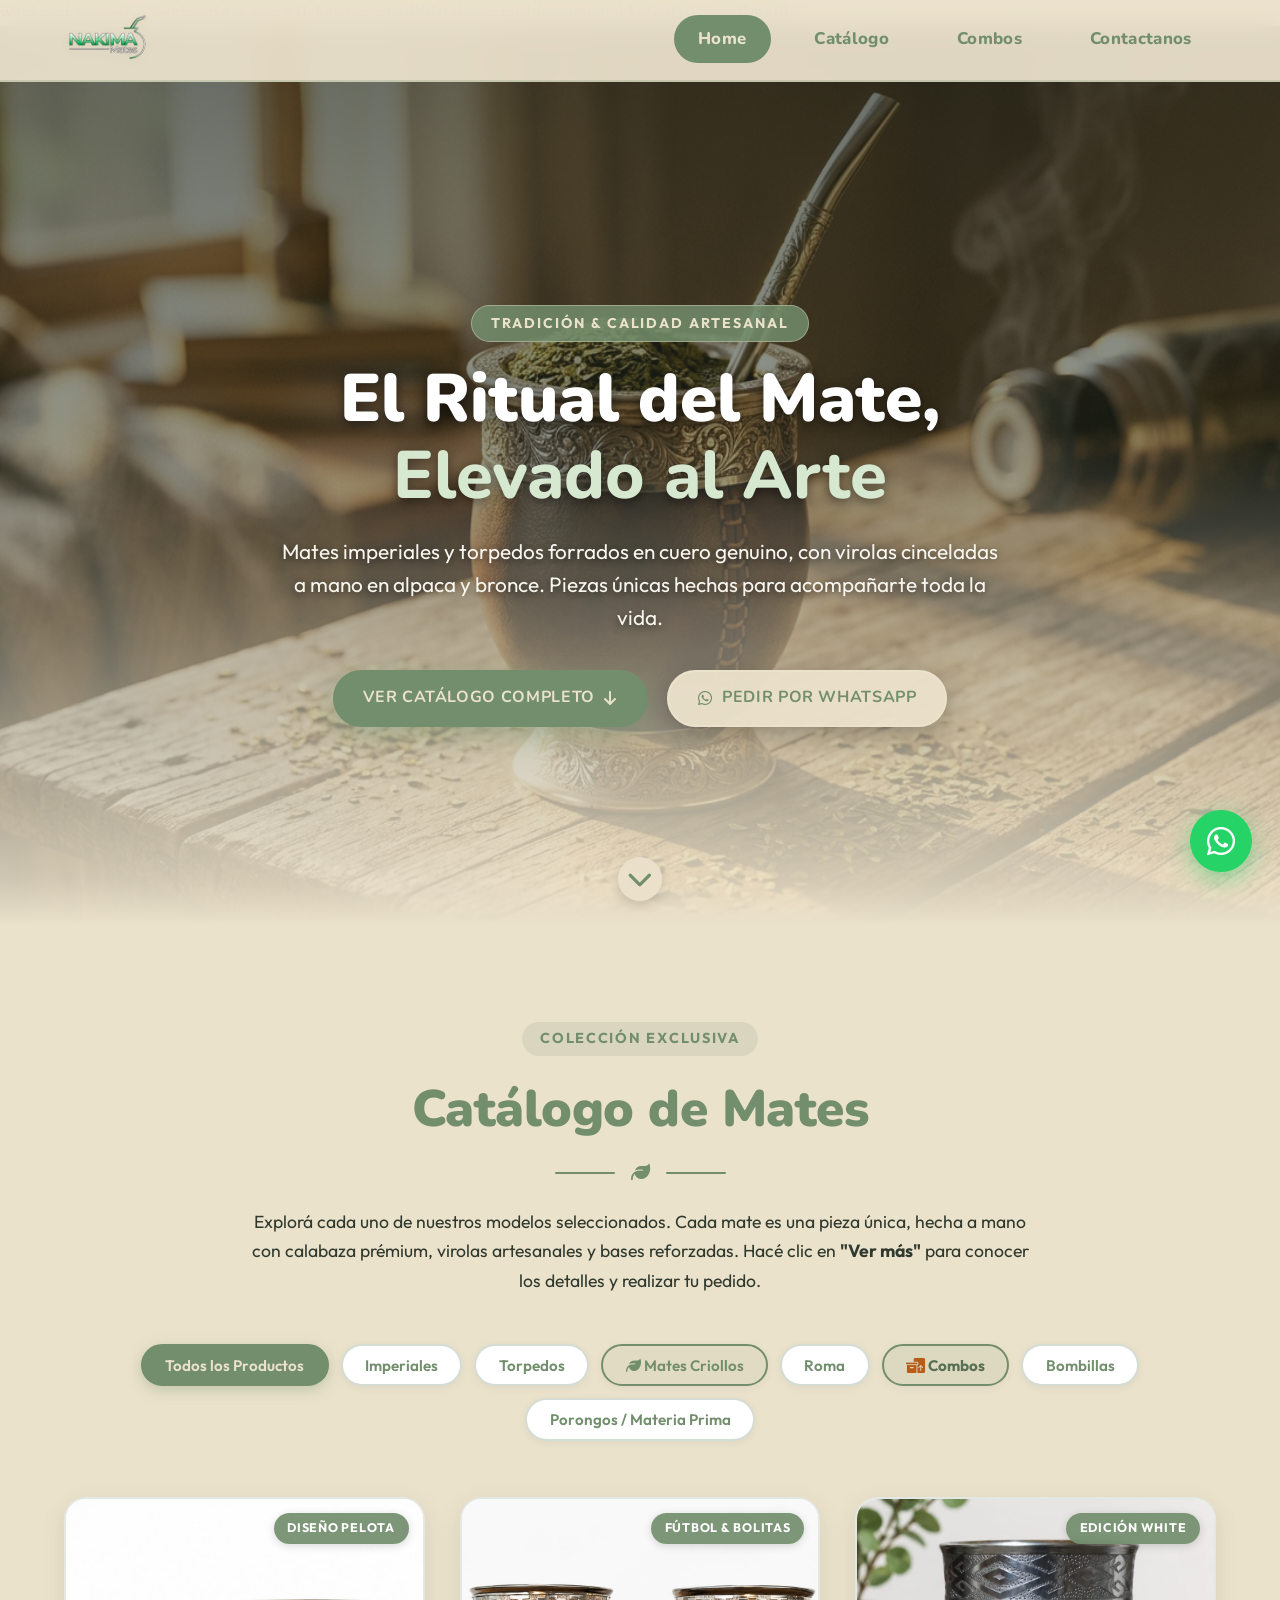
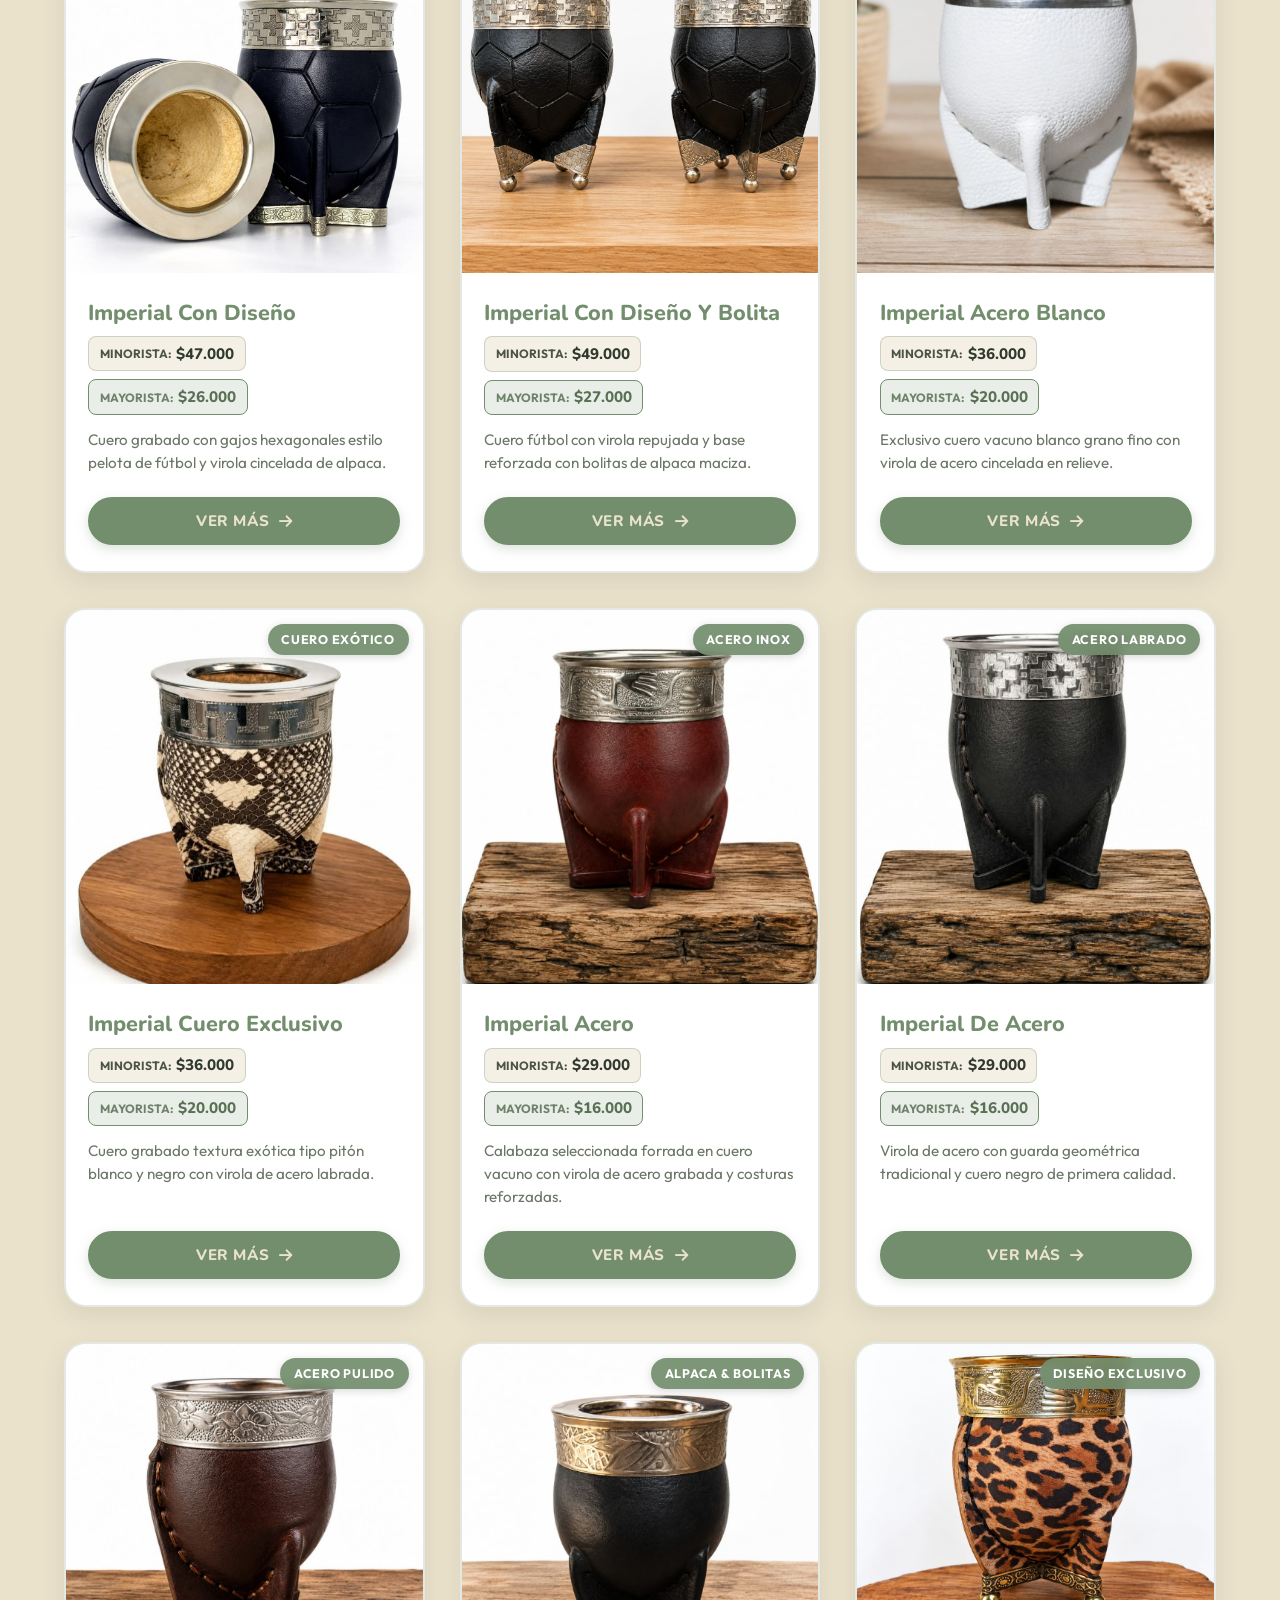
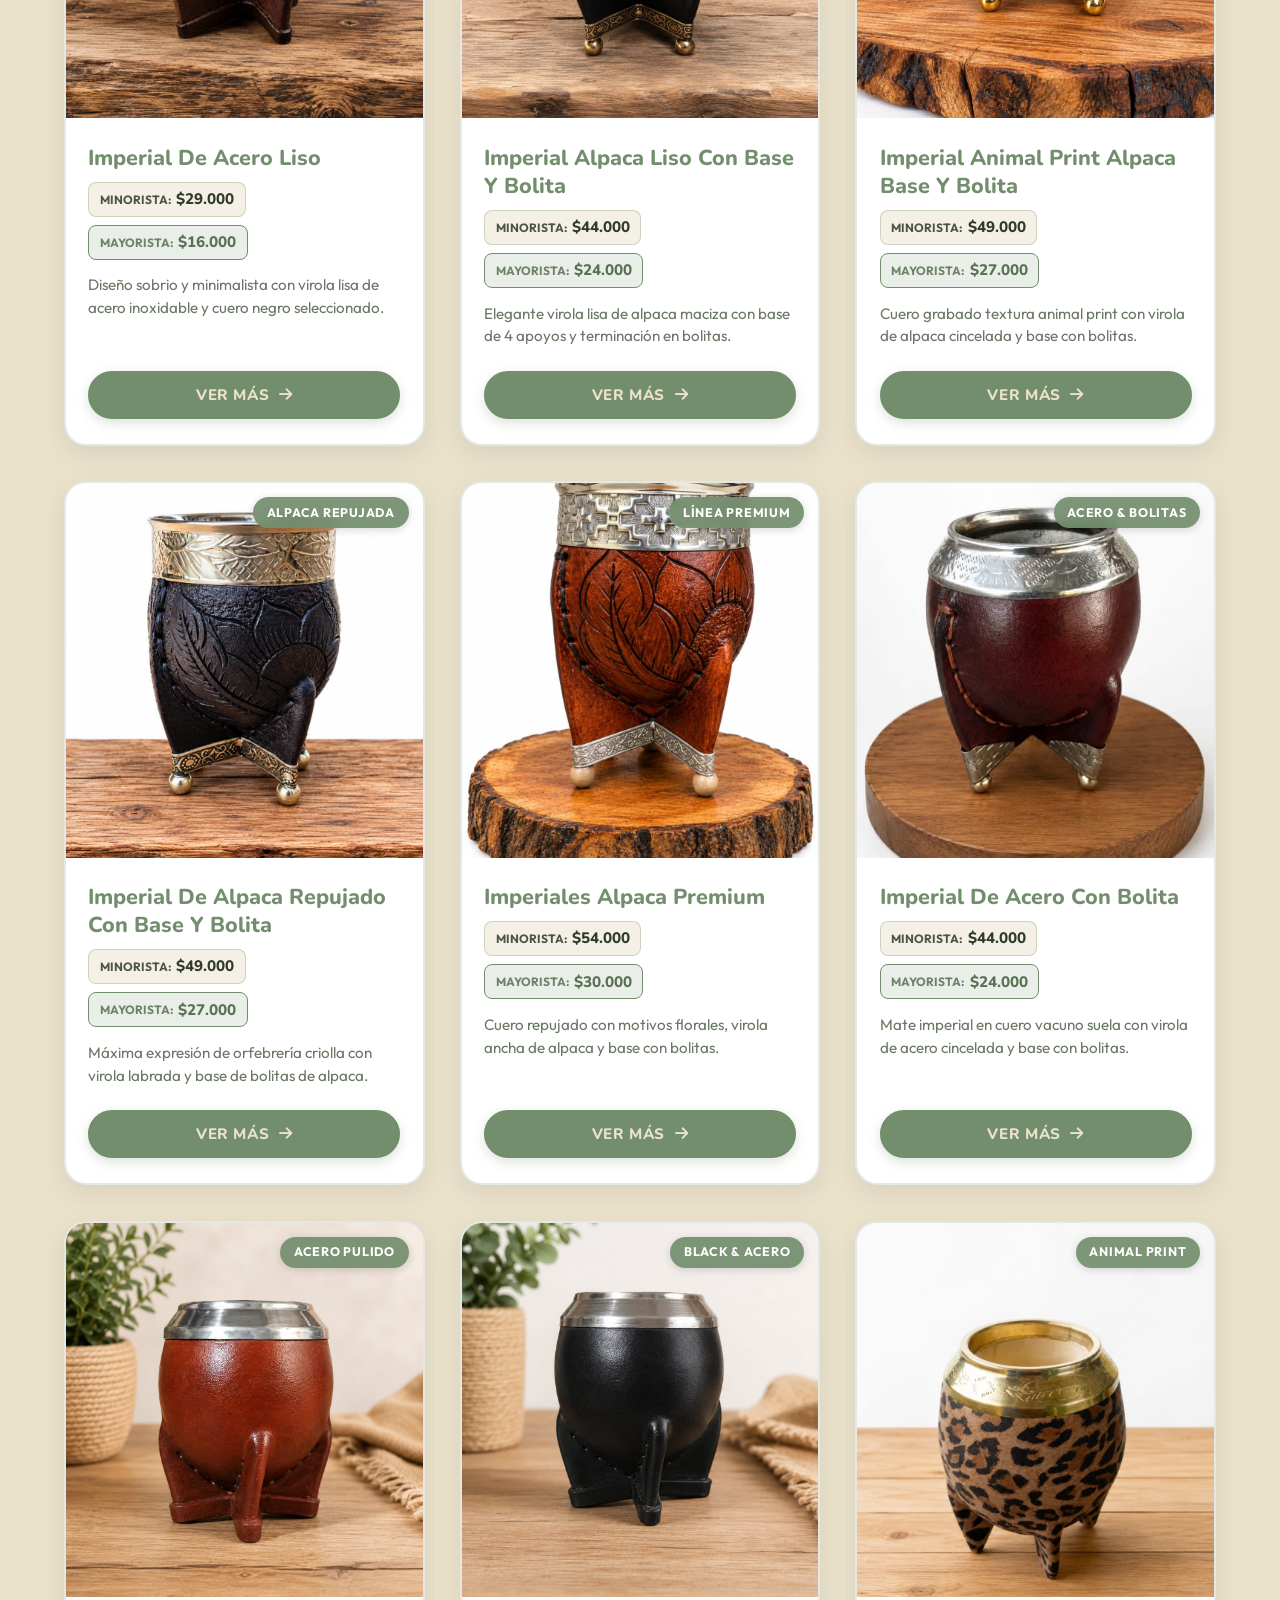
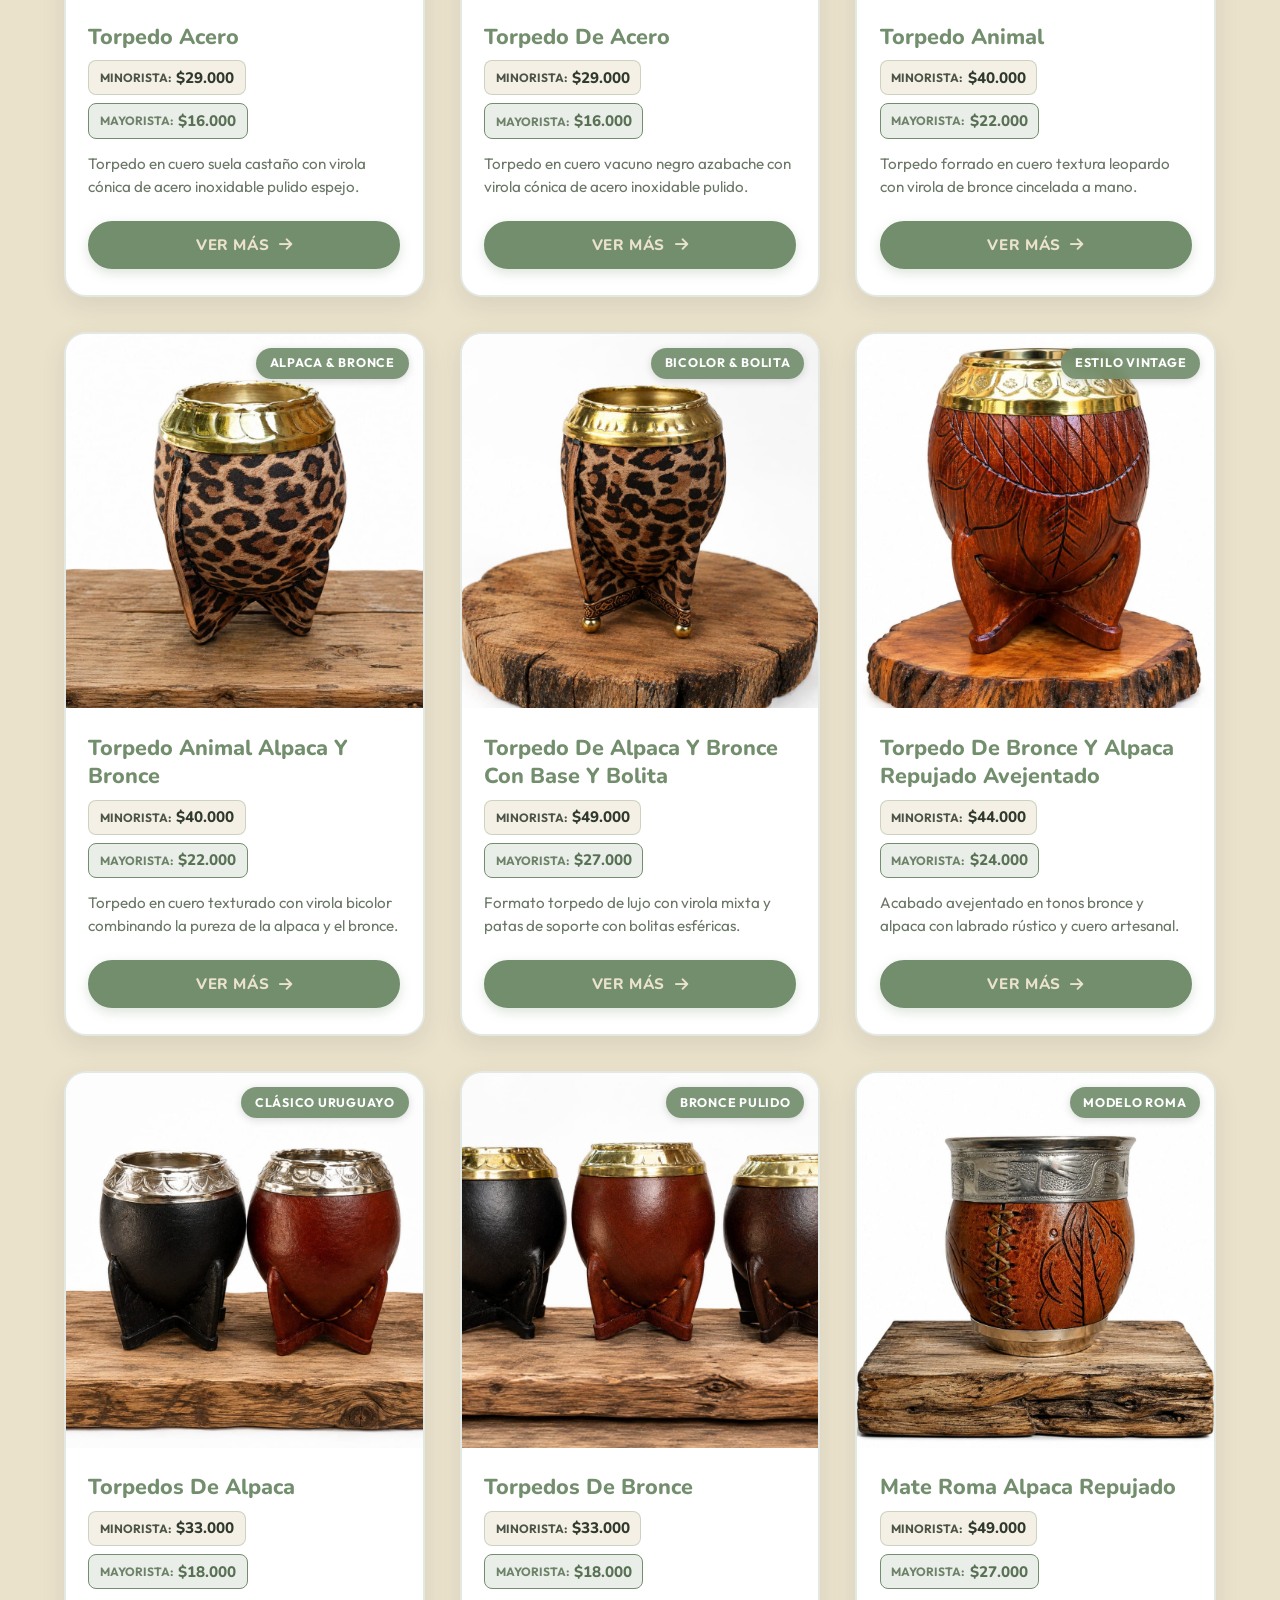
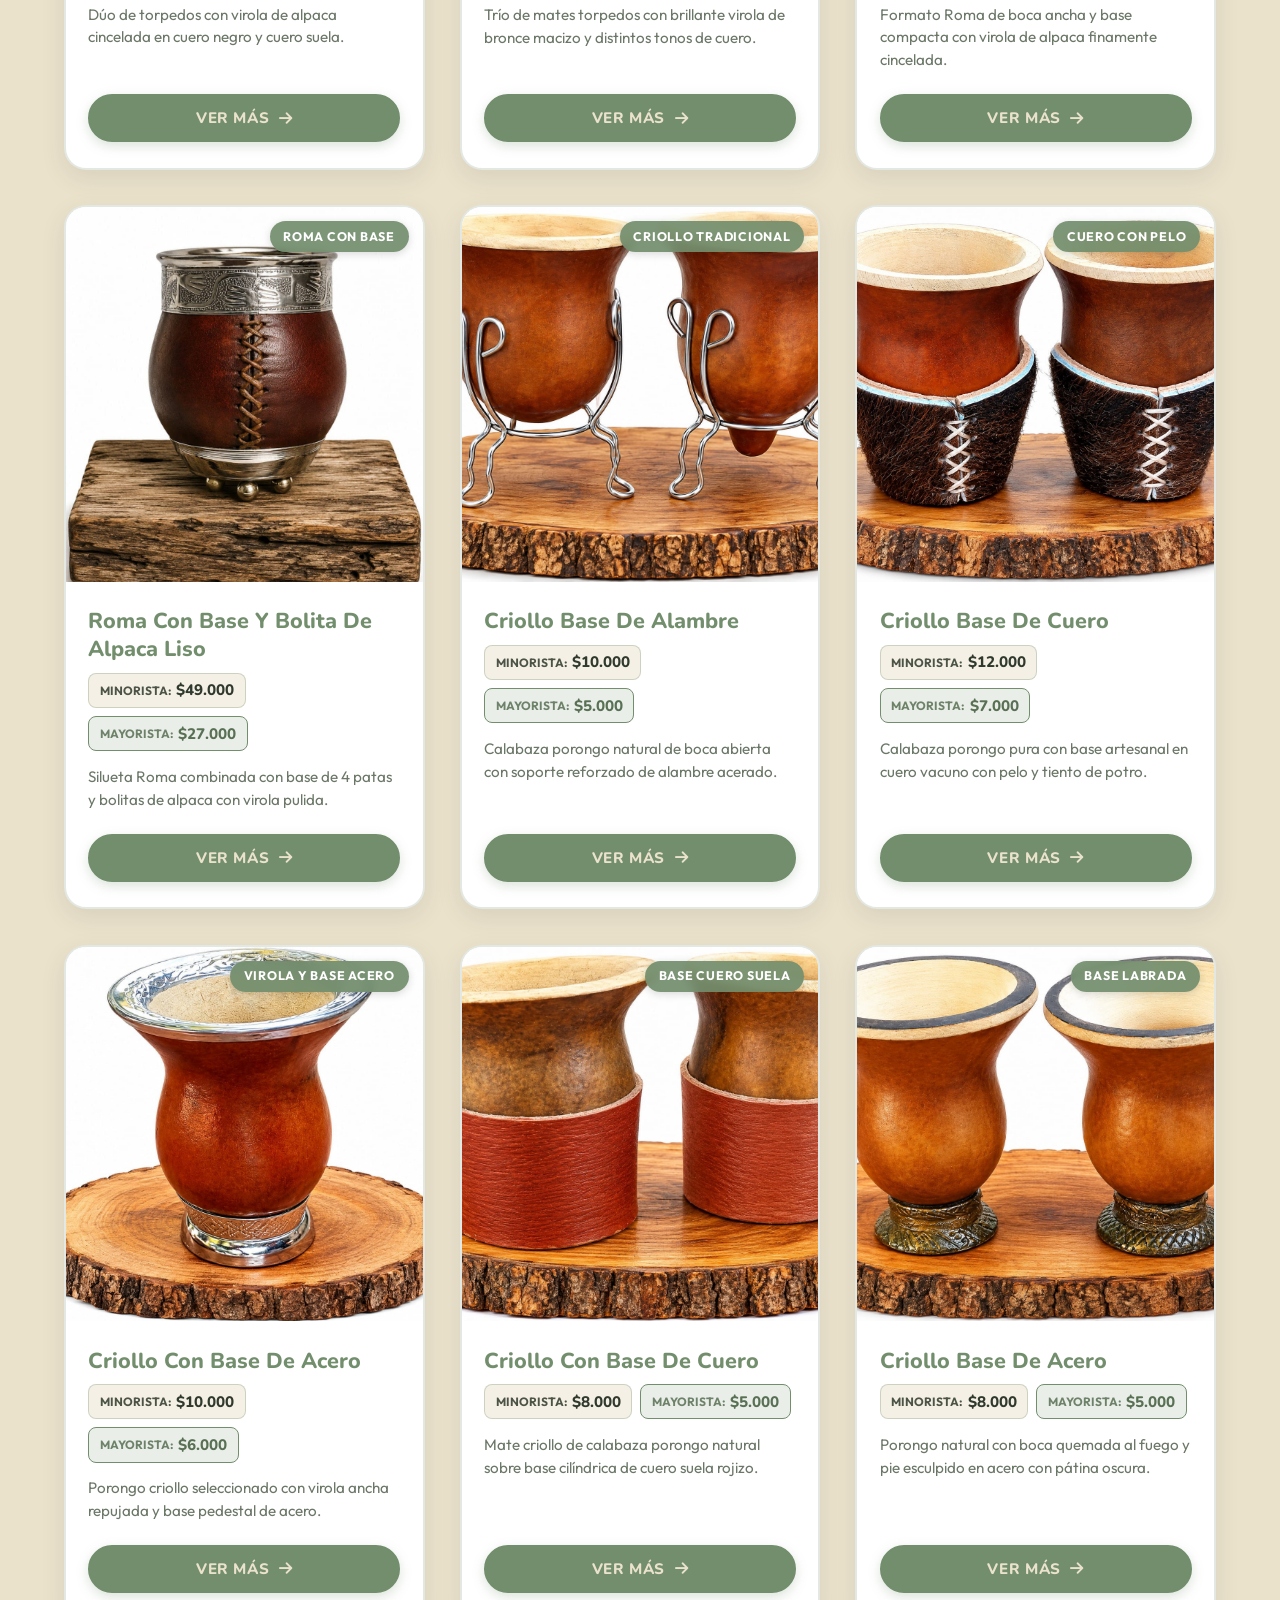
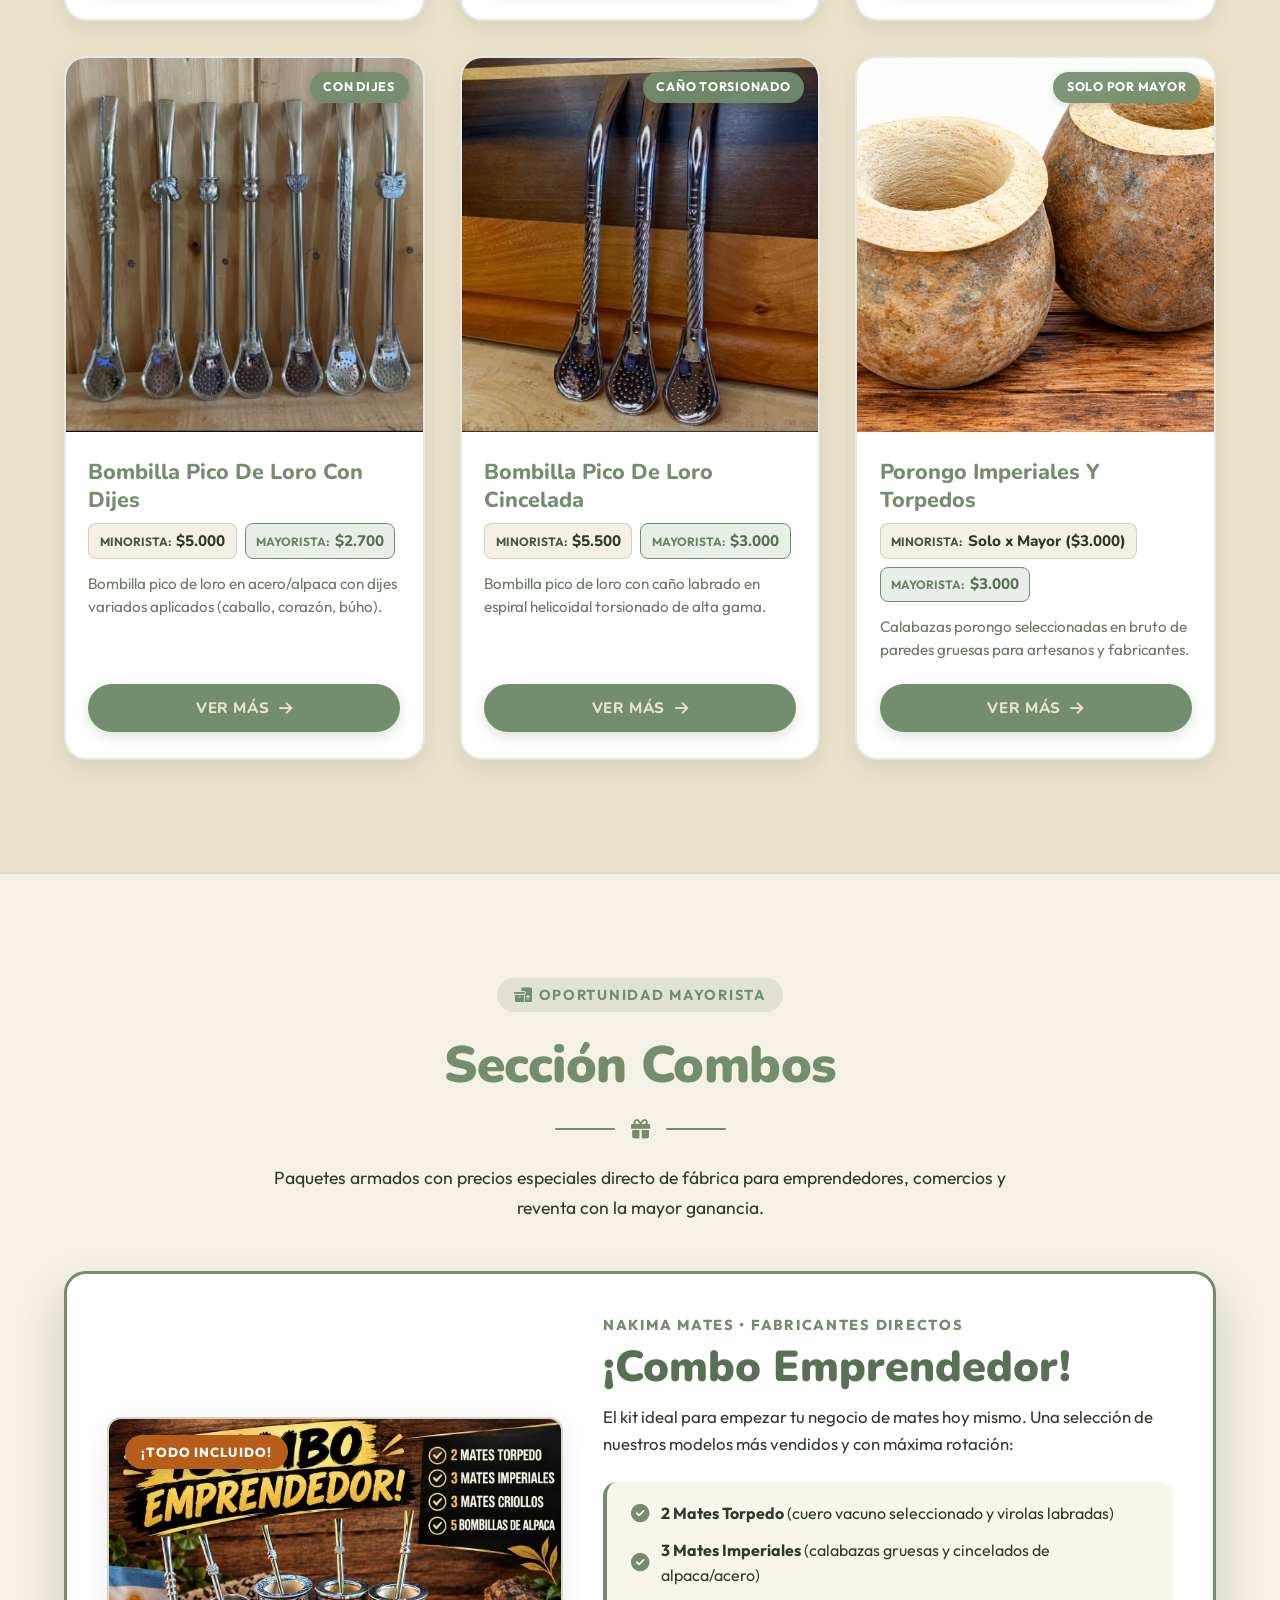
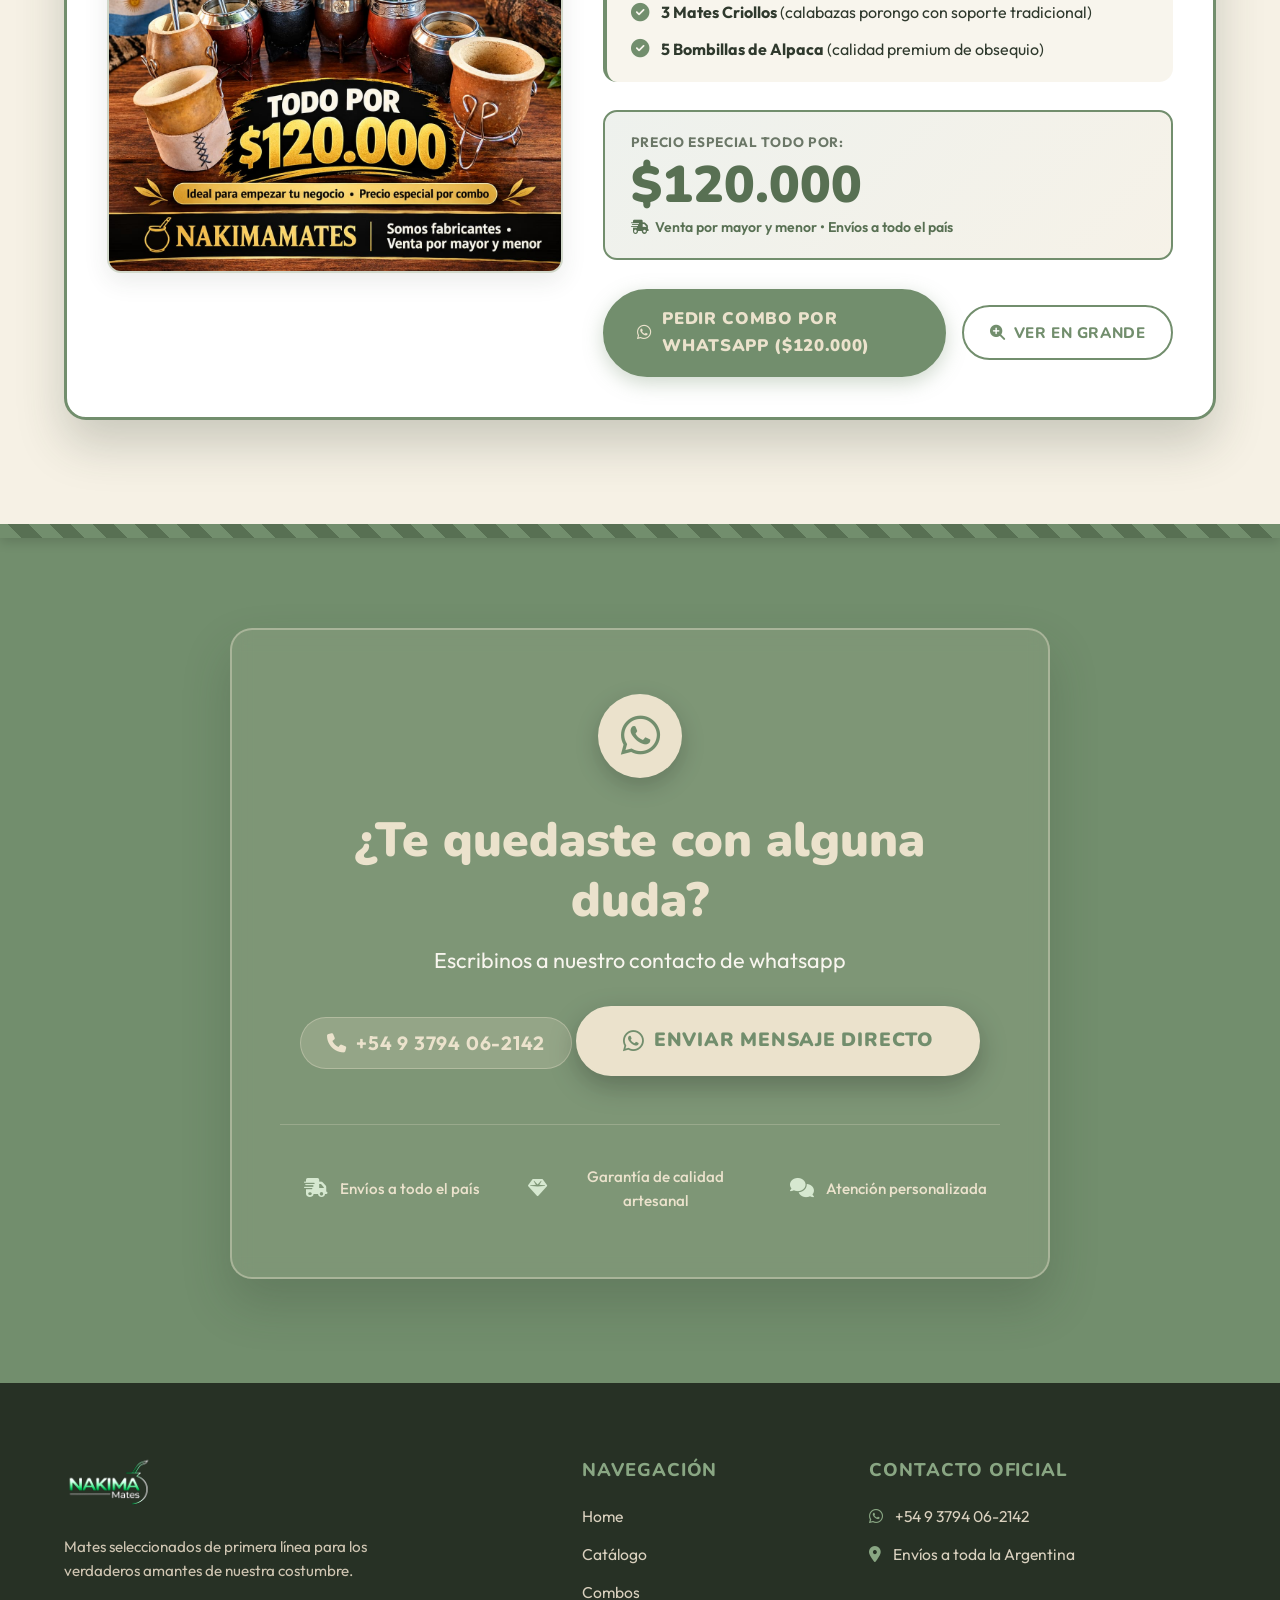
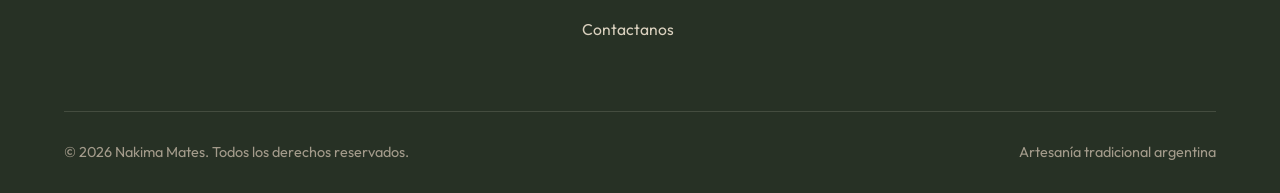
==== commit 23f28ae4: "Fix duplicate Google Tag Manager script tags Removed duplicate script tags for Google Tag Manager." ====
--- a/index.html
+++ b/index.html
@@ -6,7 +6,17 @@
 <meta name="google-site-verification" content="9yB4cyUA1xKy07JsRsKxRjaKNdZsxYtVNcFAoslNRpU" />
   <title>Nakima Mates | Mates Artesanales de Calidad Premium</title>
   <meta name="description" content="Catálogo exclusivo de mates artesanales: imperiales, torpedos y modelos Roma en alpaca, bronce y cuero vacuno genuino.">
-
+<script async src="https://www.googletagmanager.com/gtm.js?id=GTM-TQXX44L2"></script>
+<script>
+  window.dataLayer = window.dataLayer || [];
+  function gtag(){dataLayer.push(arguments);}
+  gtag('js', new Date());
+</script>
+
+  window.dataLayer = window.dataLayer || [];
+  function gtag(){dataLayer.push(arguments);}
+  gtag('js', new Date());
+</script>
   <!-- Fallback online Google Fonts -->
   <link rel="preconnect" href="https://fonts.googleapis.com">
   <link rel="preconnect" href="https://fonts.gstatic.com" crossorigin>
